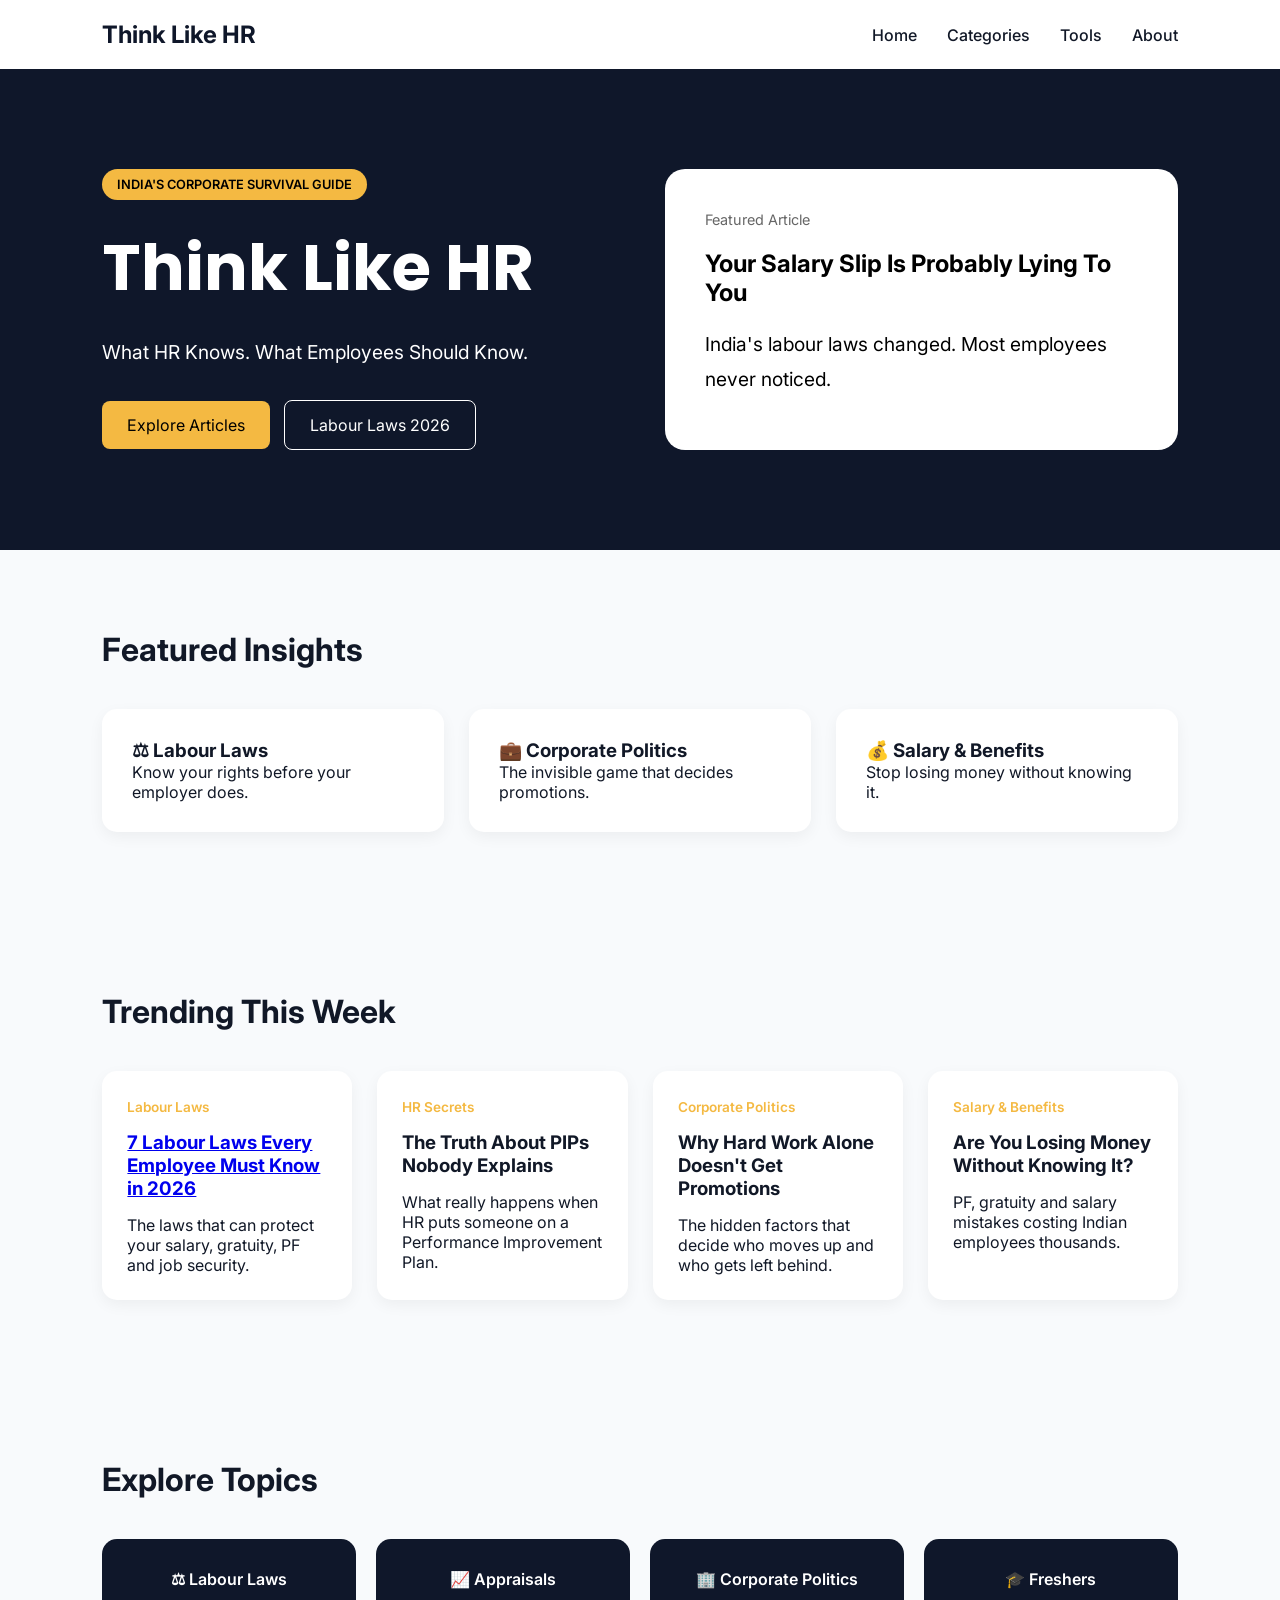
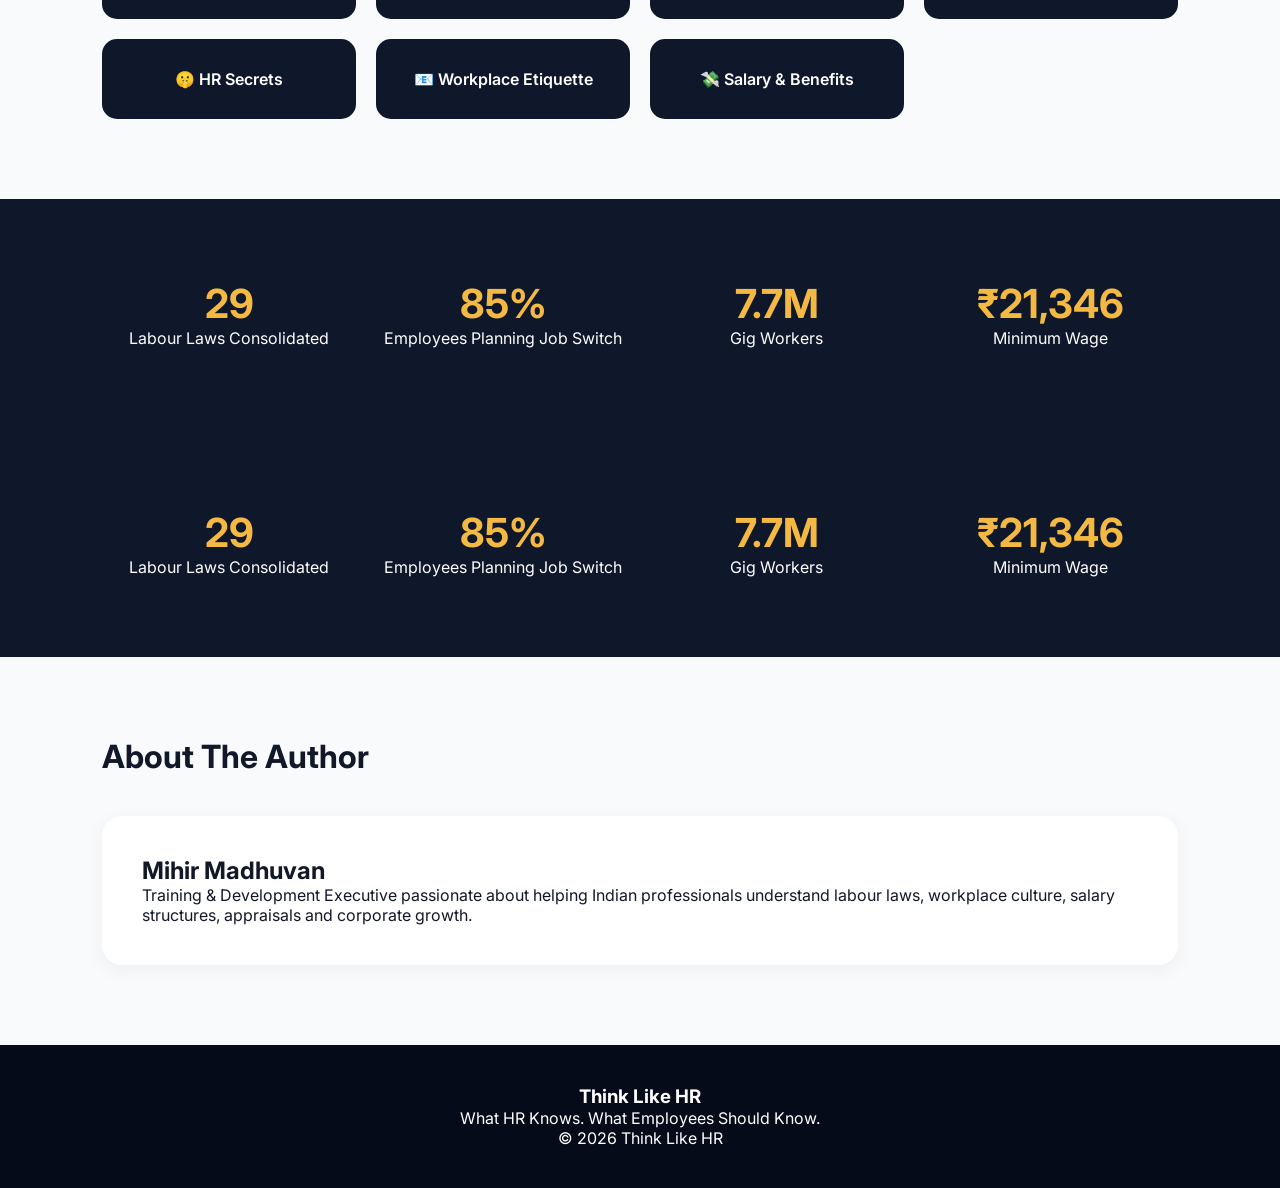
==== index.html @ 0868055c "Update article title to be a link" ====
<!DOCTYPE html>
<html lang="en">
<head>
    <meta charset="UTF-8">
    <meta name="viewport" content="width=device-width, initial-scale=1.0">
    <title>Think Like HR | What HR Knows. What Employees Should Know.</title>

    <meta name="description" content="Labour Laws, HR Secrets, Workplace Etiquette, Salary & Benefits, Corporate Politics and Career Growth for Indian Professionals.">

    <link rel="stylesheet" href="assets/css/style.css">

    <link href="https://fonts.googleapis.com/css2?family=Inter:wght@300;400;500;600&family=Poppins:wght@500;600;700;800&display=swap" rel="stylesheet">
</head>

<body>

    <!-- NAVBAR -->
    <nav class="navbar">
        <div class="logo">
            Think Like HR
        </div>

        <ul class="nav-links">
            <li><a href="#">Home</a></li>
            <li><a href="#">Categories</a></li>
            <li><a href="#">Tools</a></li>
            <li><a href="#">About</a></li>
        </ul>
    </nav>

    <!-- HERO -->
    <section class="hero">

        <div class="hero-content">

            <span class="badge">
                INDIA'S CORPORATE SURVIVAL GUIDE
            </span>

            <h1>
                Think Like HR
            </h1>

            <p>
                What HR Knows. What Employees Should Know.
            </p>

            <div class="hero-buttons">
                <a href="#" class="btn-primary">
                    Explore Articles
                </a>

                <a href="#" class="btn-secondary">
                    Labour Laws 2026
                </a>
            </div>

        </div>

        <div class="featured-card">

            <span class="featured-tag">
                Featured Article
            </span>

            <h2>
                Your Salary Slip Is Probably Lying To You
            </h2>

            <p>
                India's labour laws changed. Most employees never noticed.
            </p>

        </div>

    </section>

    <!-- FEATURED INSIGHTS -->
    <section class="insights">

        <div class="section-title">
            Featured Insights
        </div>

        <div class="insight-grid">

            <div class="insight-card">
                <h3>⚖ Labour Laws</h3>
                <p>Know your rights before your employer does.</p>
            </div>

            <div class="insight-card">
                <h3>💼 Corporate Politics</h3>
                <p>The invisible game that decides promotions.</p>
            </div>

            <div class="insight-card">
                <h3>💰 Salary & Benefits</h3>
                <p>Stop losing money without knowing it.</p>
            </div>

        </div>

    </section>
<!-- TRENDING ARTICLES -->

<section class="trending">

    <div class="section-title">
        Trending This Week
    </div>

    <div class="article-grid">

        <div class="article-card">
            <span class="category">Labour Laws</span>

            <h3>
                <a href="articles/labour-laws-2026.html"> 7 Labour Laws Every Employee Must Know in 2026 </a>
            </h3>

            <p>
                The laws that can protect your salary, gratuity, PF and job security.
            </p>
        </div>

        <div class="article-card">
            <span class="category">HR Secrets</span>

            <h3>
                The Truth About PIPs Nobody Explains
            </h3>

            <p>
                What really happens when HR puts someone on a Performance Improvement Plan.
            </p>
        </div>

        <div class="article-card">
            <span class="category">Corporate Politics</span>

            <h3>
                Why Hard Work Alone Doesn't Get Promotions
            </h3>

            <p>
                The hidden factors that decide who moves up and who gets left behind.
            </p>
        </div>

        <div class="article-card">
            <span class="category">Salary & Benefits</span>

            <h3>
                Are You Losing Money Without Knowing It?
            </h3>

            <p>
                PF, gratuity and salary mistakes costing Indian employees thousands.
            </p>
        </div>

    </div>

</section>
    <!-- CATEGORIES -->

<section class="categories">

    <div class="section-title">
        Explore Topics
    </div>

    <div class="category-grid">

        <div class="category-card">⚖ Labour Laws</div>

        <div class="category-card">📈 Appraisals</div>

        <div class="category-card">🏢 Corporate Politics</div>

        <div class="category-card">🎓 Freshers</div>

        <div class="category-card">🤫 HR Secrets</div>

        <div class="category-card">📧 Workplace Etiquette</div>

        <div class="category-card">💸 Salary & Benefits</div>

    </div>

</section>
    <!-- STATS -->

<section class="stats">

    <div class="stat-card">
        <h2>29</h2>
        <p>Labour Laws Consolidated</p>
    </div>

    <div class="stat-card">
        <h2>85%</h2>
        <p>Employees Planning Job Switch</p>
    </div>

    <div class="stat-card">
        <h2>7.7M</h2>
        <p>Gig Workers</p>
    </div>

    <div class="stat-card">
        <h2>₹21,346</h2>
        <p>Minimum Wage</p>
    </div>

</section>
    <!-- STATS -->

<section class="stats">

    <div class="stat-card">
        <h2>29</h2>
        <p>Labour Laws Consolidated</p>
    </div>

    <div class="stat-card">
        <h2>85%</h2>
        <p>Employees Planning Job Switch</p>
    </div>

    <div class="stat-card">
        <h2>7.7M</h2>
        <p>Gig Workers</p>
    </div>

    <div class="stat-card">
        <h2>₹21,346</h2>
        <p>Minimum Wage</p>
    </div>

</section>
    <!-- ABOUT AUTHOR -->

<section class="about-author">

    <div class="section-title">
        About The Author
    </div>

    <div class="author-box">

        <h2>Mihir Madhuvan</h2>

        <p>
            Training & Development Executive passionate about helping Indian professionals understand labour laws, workplace culture, salary structures, appraisals and corporate growth.
        </p>

    </div>

</section>
<footer>

    <h3>Think Like HR</h3>

    <p>
        What HR Knows. What Employees Should Know.
    </p>

    <p>
        © 2026 Think Like HR
    </p>

</footer>
</body>
</html>
---- assets/css/style.css ----
:root{
    --navy:#0F172A;
    --gold:#F4B942;
    --bg:#F8FAFC;
    --text:#111827;
}

*{
    margin:0;
    padding:0;
    box-sizing:border-box;
}

body{
    font-family:'Inter',sans-serif;
    background:var(--bg);
    color:var(--text);
}

.navbar{
    display:flex;
    justify-content:space-between;
    align-items:center;
    padding:20px 8%;
    background:white;
    box-shadow:0 2px 10px rgba(0,0,0,.05);
}

.logo{
    font-size:1.5rem;
    font-weight:700;
    color:var(--navy);
}

.nav-links{
    display:flex;
    gap:30px;
    list-style:none;
}

.nav-links a{
    text-decoration:none;
    color:var(--text);
    font-weight:500;
}

.hero{
    display:grid;
    grid-template-columns:1fr 1fr;
    gap:50px;
    padding:100px 8%;
    background:var(--navy);
    color:white;
}

.badge{
    display:inline-block;
    background:var(--gold);
    color:black;
    padding:8px 15px;
    border-radius:30px;
    font-size:.8rem;
    font-weight:600;
}

.hero h1{
    font-size:4rem;
    margin:20px 0;
    font-family:'Poppins',sans-serif;
}

.hero p{
    font-size:1.2rem;
    line-height:1.8;
}

.hero-buttons{
    margin-top:30px;
}

.btn-primary,
.btn-secondary{
    display:inline-block;
    padding:14px 25px;
    border-radius:8px;
    text-decoration:none;
    margin-right:10px;
}

.btn-primary{
    background:var(--gold);
    color:black;
}

.btn-secondary{
    border:1px solid white;
    color:white;
}

.featured-card{
    background:white;
    color:black;
    padding:40px;
    border-radius:20px;
}

.featured-tag{
    color:#666;
    font-size:.9rem;
}

.featured-card h2{
    margin:20px 0;
}

.insights{
    padding:80px 8%;
}

.section-title{
    font-size:2rem;
    font-weight:700;
    margin-bottom:40px;
}

.insight-grid{
    display:grid;
    grid-template-columns:repeat(3,1fr);
    gap:25px;
}

.insight-card{
    background:white;
    padding:30px;
    border-radius:15px;
    box-shadow:0 5px 15px rgba(0,0,0,.05);
}
.trending,
.categories,
.about-author{
    padding:80px 8%;
}

.article-grid{
    display:grid;
    grid-template-columns:repeat(auto-fit,minmax(250px,1fr));
    gap:25px;
}

.article-card{
    background:white;
    padding:25px;
    border-radius:15px;
    box-shadow:0 5px 15px rgba(0,0,0,.05);
}

.category{
    color:var(--gold);
    font-size:.85rem;
    font-weight:600;
}

.article-card h3{
    margin:15px 0;
}

.category-grid{
    display:grid;
    grid-template-columns:repeat(auto-fit,minmax(220px,1fr));
    gap:20px;
}

.category-card{
    background:var(--navy);
    color:white;
    padding:30px;
    border-radius:15px;
    text-align:center;
    font-weight:600;
}

.stats{
    background:var(--navy);
    color:white;
    padding:80px 8%;
    display:grid;
    grid-template-columns:repeat(auto-fit,minmax(220px,1fr));
    gap:20px;
    text-align:center;
}

.stat-card h2{
    color:var(--gold);
    font-size:2.5rem;
}

.author-box{
    background:white;
    padding:40px;
    border-radius:20px;
    box-shadow:0 5px 20px rgba(0,0,0,.05);
}

footer{
    background:#050b18;
    color:white;
    text-align:center;
    padding:40px;
}
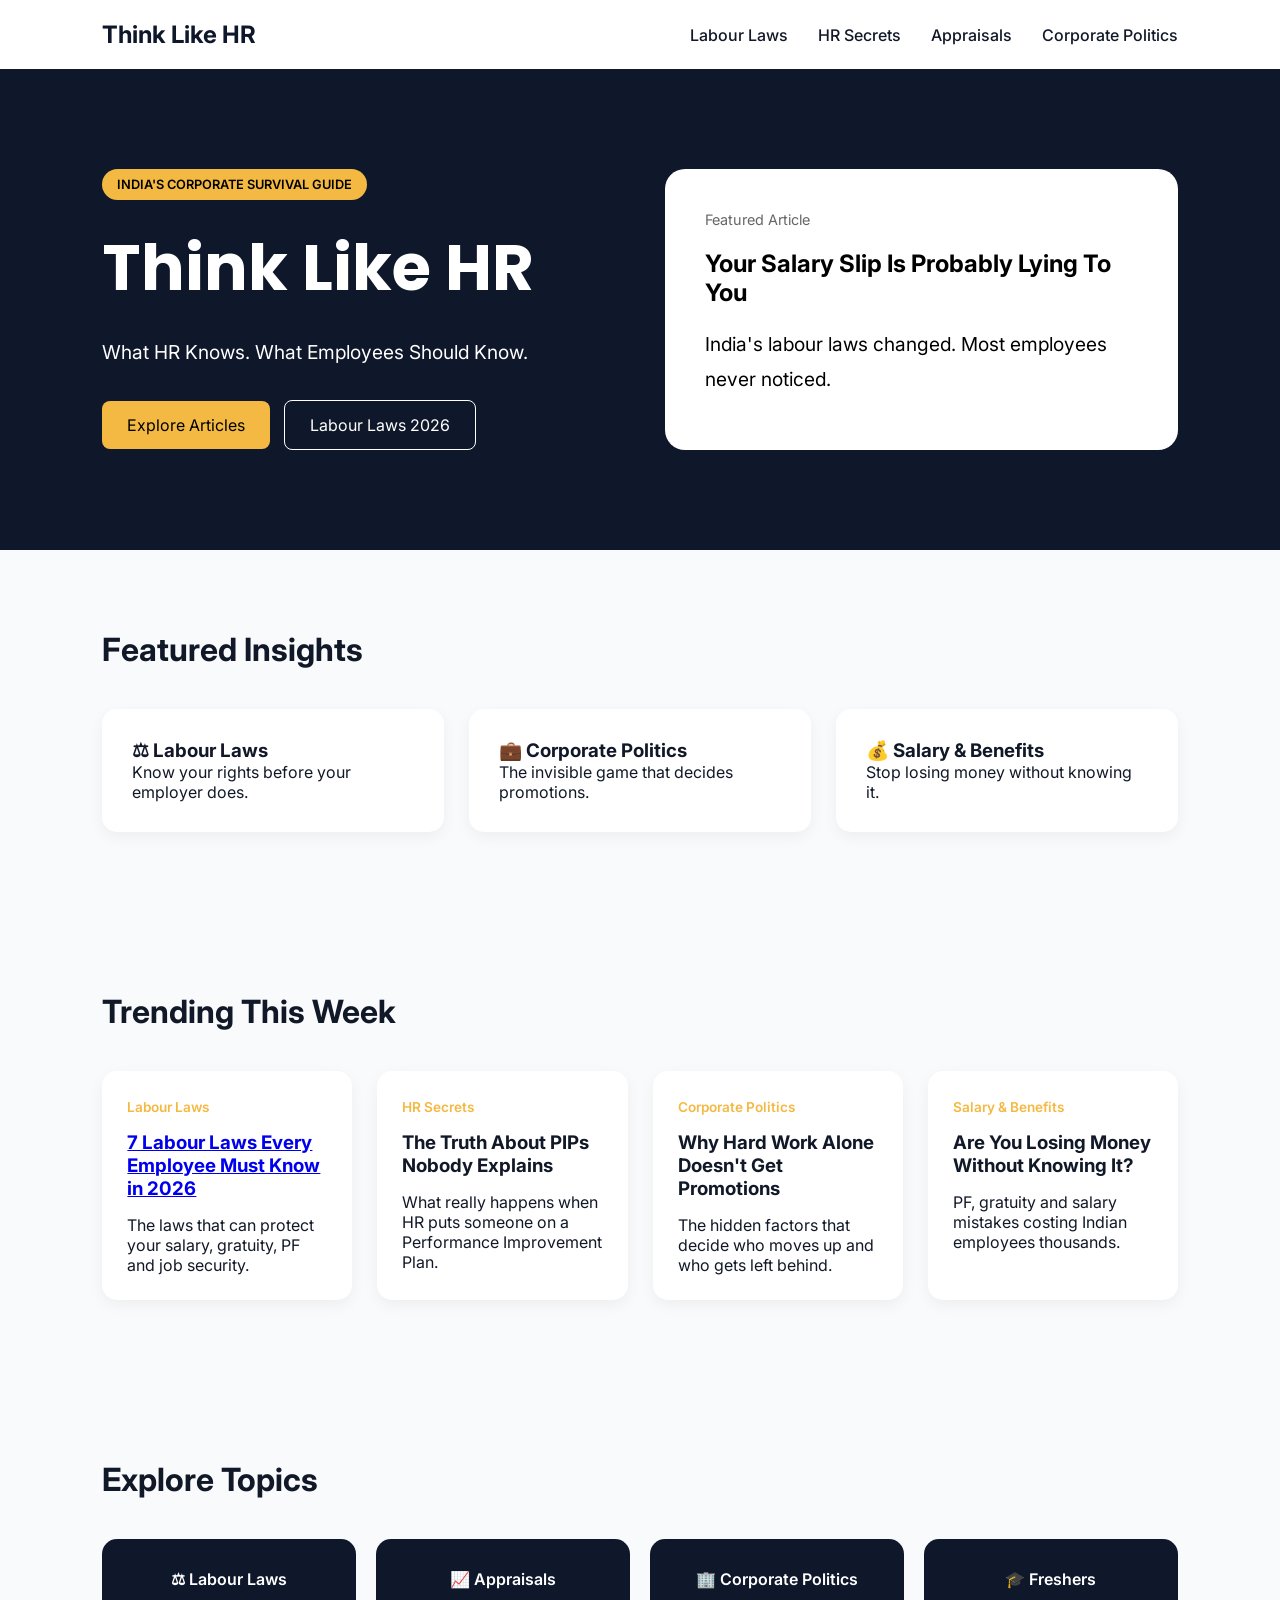
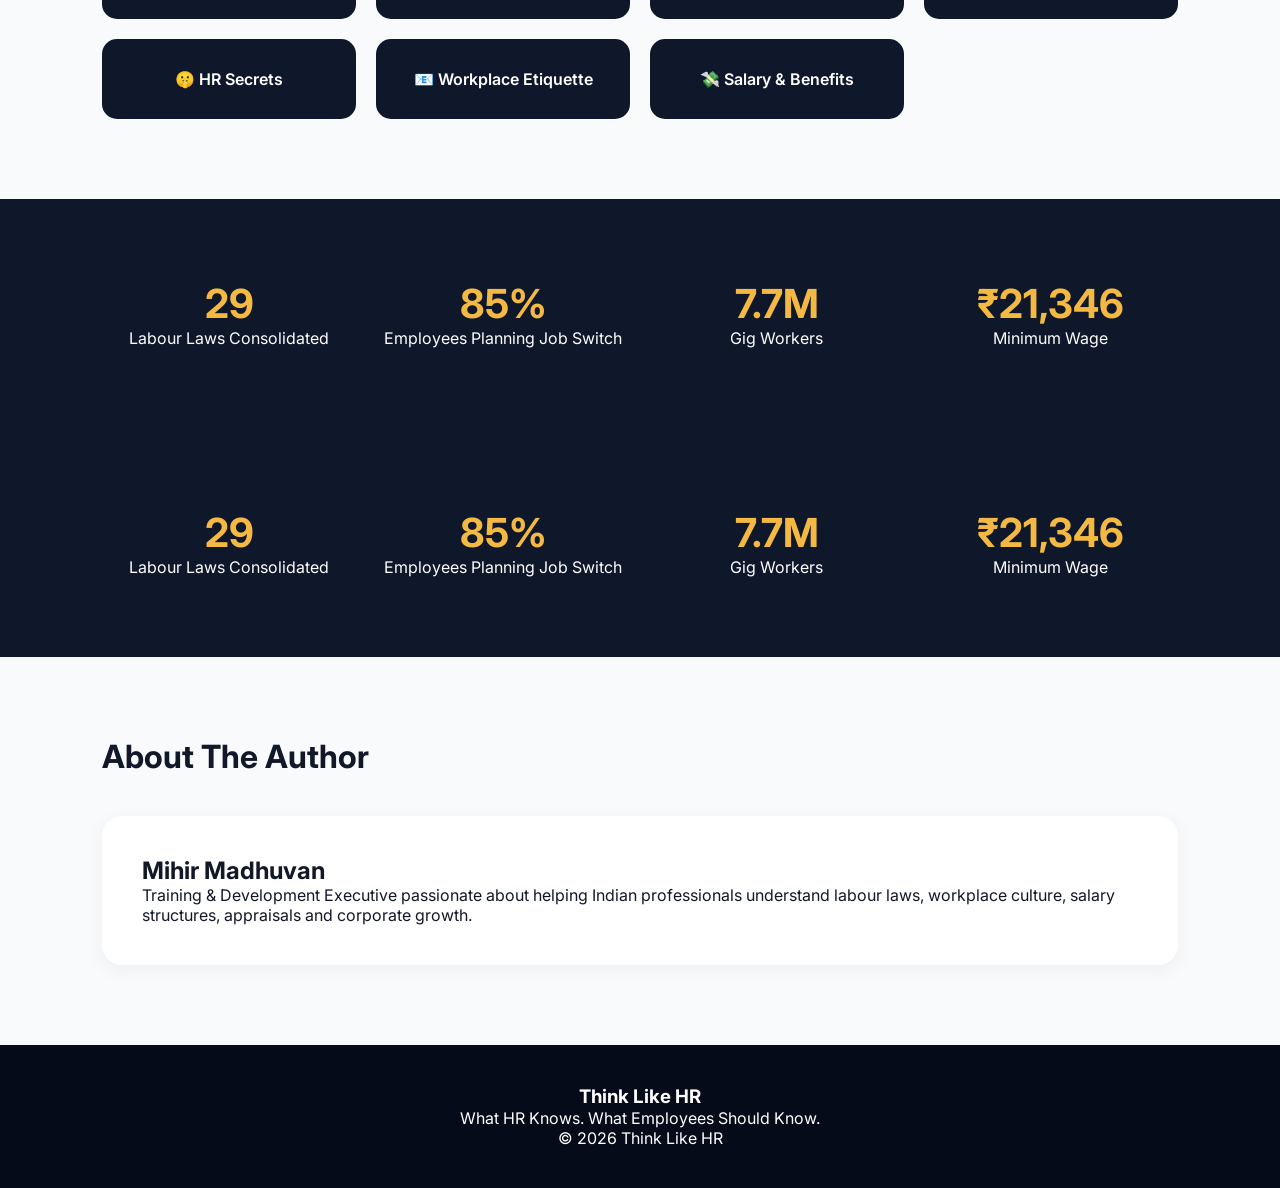
==== commit a51d23dd: "Update index.html" ====
--- a/index.html
+++ b/index.html
@@ -15,18 +15,20 @@
 <body>
 
     <!-- NAVBAR -->
-    <nav class="navbar">
-        <div class="logo">
-            Think Like HR
-        </div>
-
-        <ul class="nav-links">
-            <li><a href="#">Home</a></li>
-            <li><a href="#">Categories</a></li>
-            <li><a href="#">Tools</a></li>
-            <li><a href="#">About</a></li>
-        </ul>
-    </nav>
+   <nav class="navbar">
+
+    <div class="logo">
+        Think Like HR
+    </div>
+
+    <ul class="nav-links">
+        <li><a href="#">Labour Laws</a></li>
+        <li><a href="#">HR Secrets</a></li>
+        <li><a href="#">Appraisals</a></li>
+        <li><a href="#">Corporate Politics</a></li>
+    </ul>
+
+</nav>
 
     <!-- HERO -->
     <section class="hero">
--- a/assets/css/style.css
+++ b/assets/css/style.css
@@ -207,3 +207,56 @@
     text-align:center;
     padding:40px;
 }
+.article-hero{
+    padding:120px 8%;
+    background:#07111f;
+    color:white;
+}
+
+.article-tag{
+    color:#d4af37;
+    font-weight:600;
+    margin-bottom:15px;
+}
+
+.article-hero h1{
+    font-size:3rem;
+    max-width:900px;
+}
+
+.article-subtitle{
+    margin-top:20px;
+    max-width:800px;
+    font-size:1.1rem;
+    opacity:.9;
+}
+
+.article-meta{
+    margin-top:20px;
+    color:#d4af37;
+}
+
+.article-container{
+    max-width:900px;
+    margin:auto;
+    padding:80px 20px;
+}
+
+.article-container section{
+    margin-bottom:60px;
+}
+
+.article-container h2{
+    margin-bottom:20px;
+    color:#07111f;
+}
+
+.article-container p,
+.article-container li{
+    line-height:1.9;
+    color:#333;
+}
+
+.article-container ul{
+    margin-left:20px;
+}
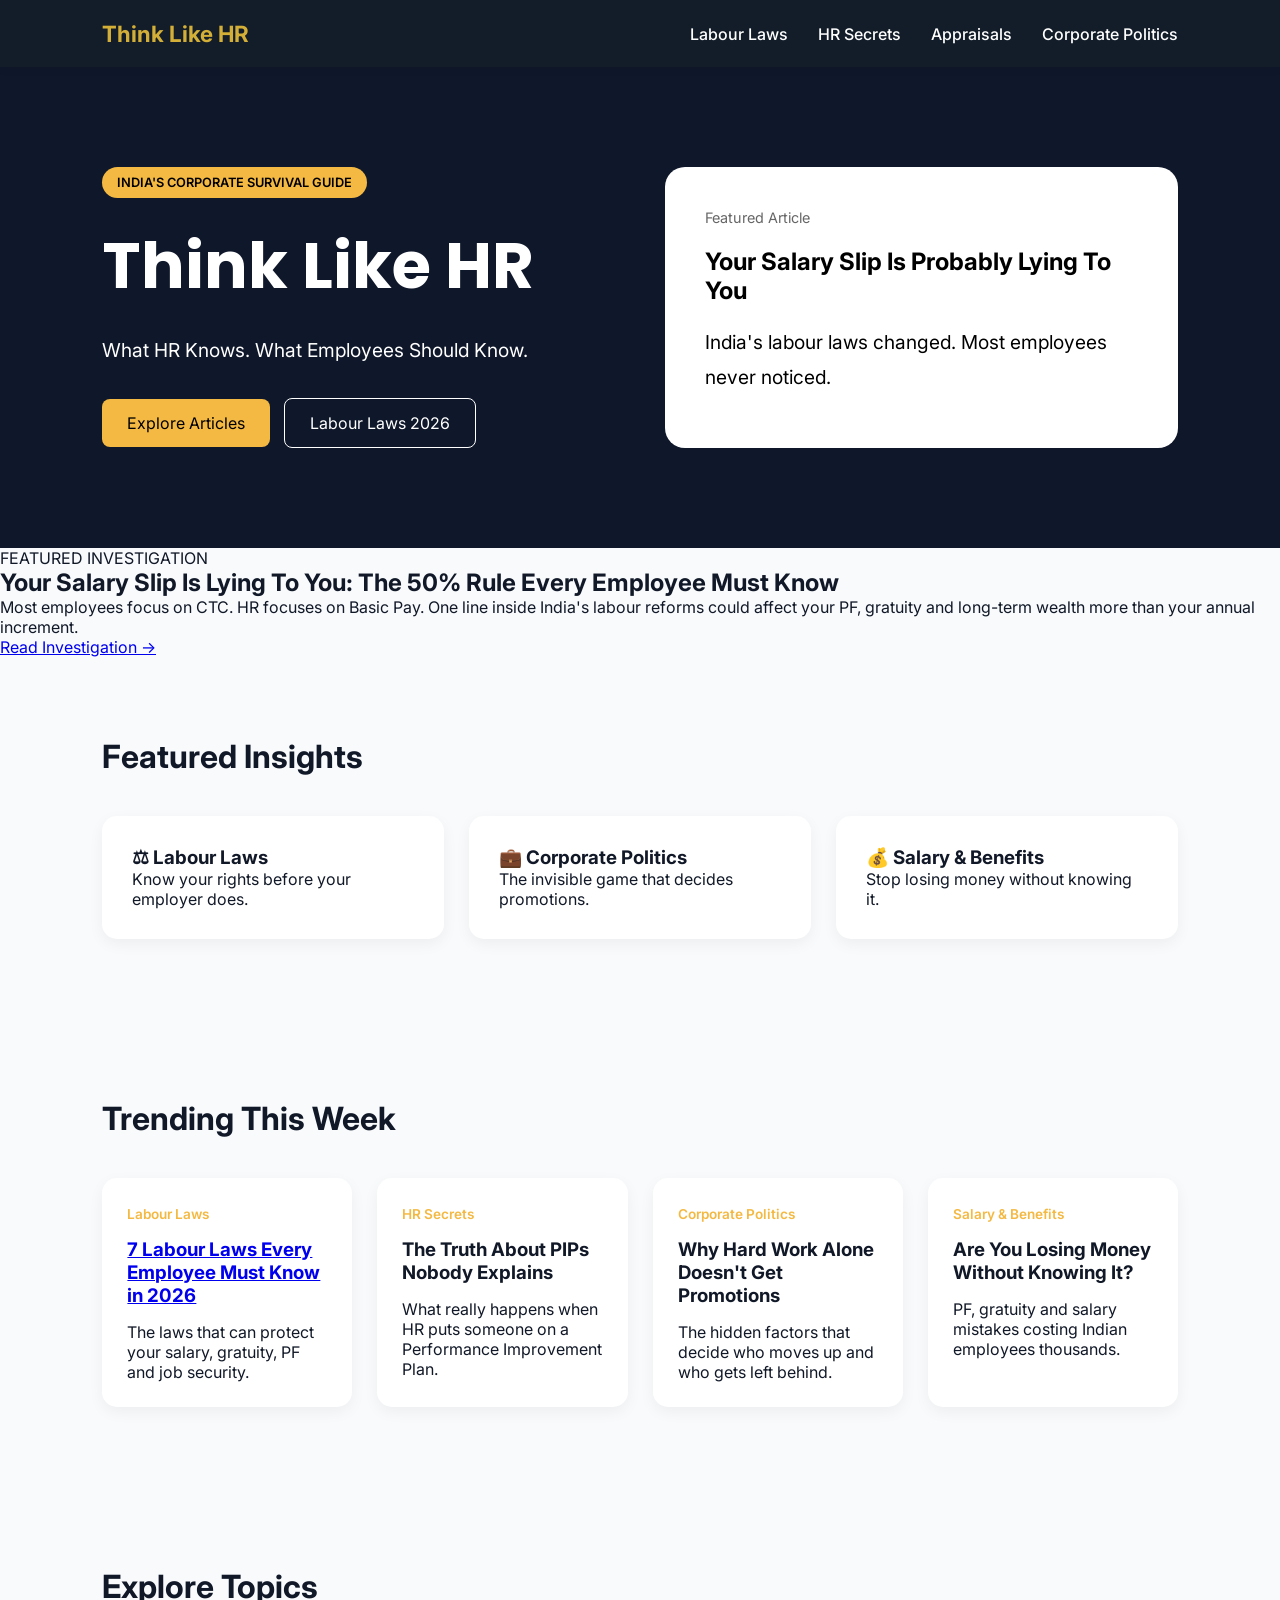
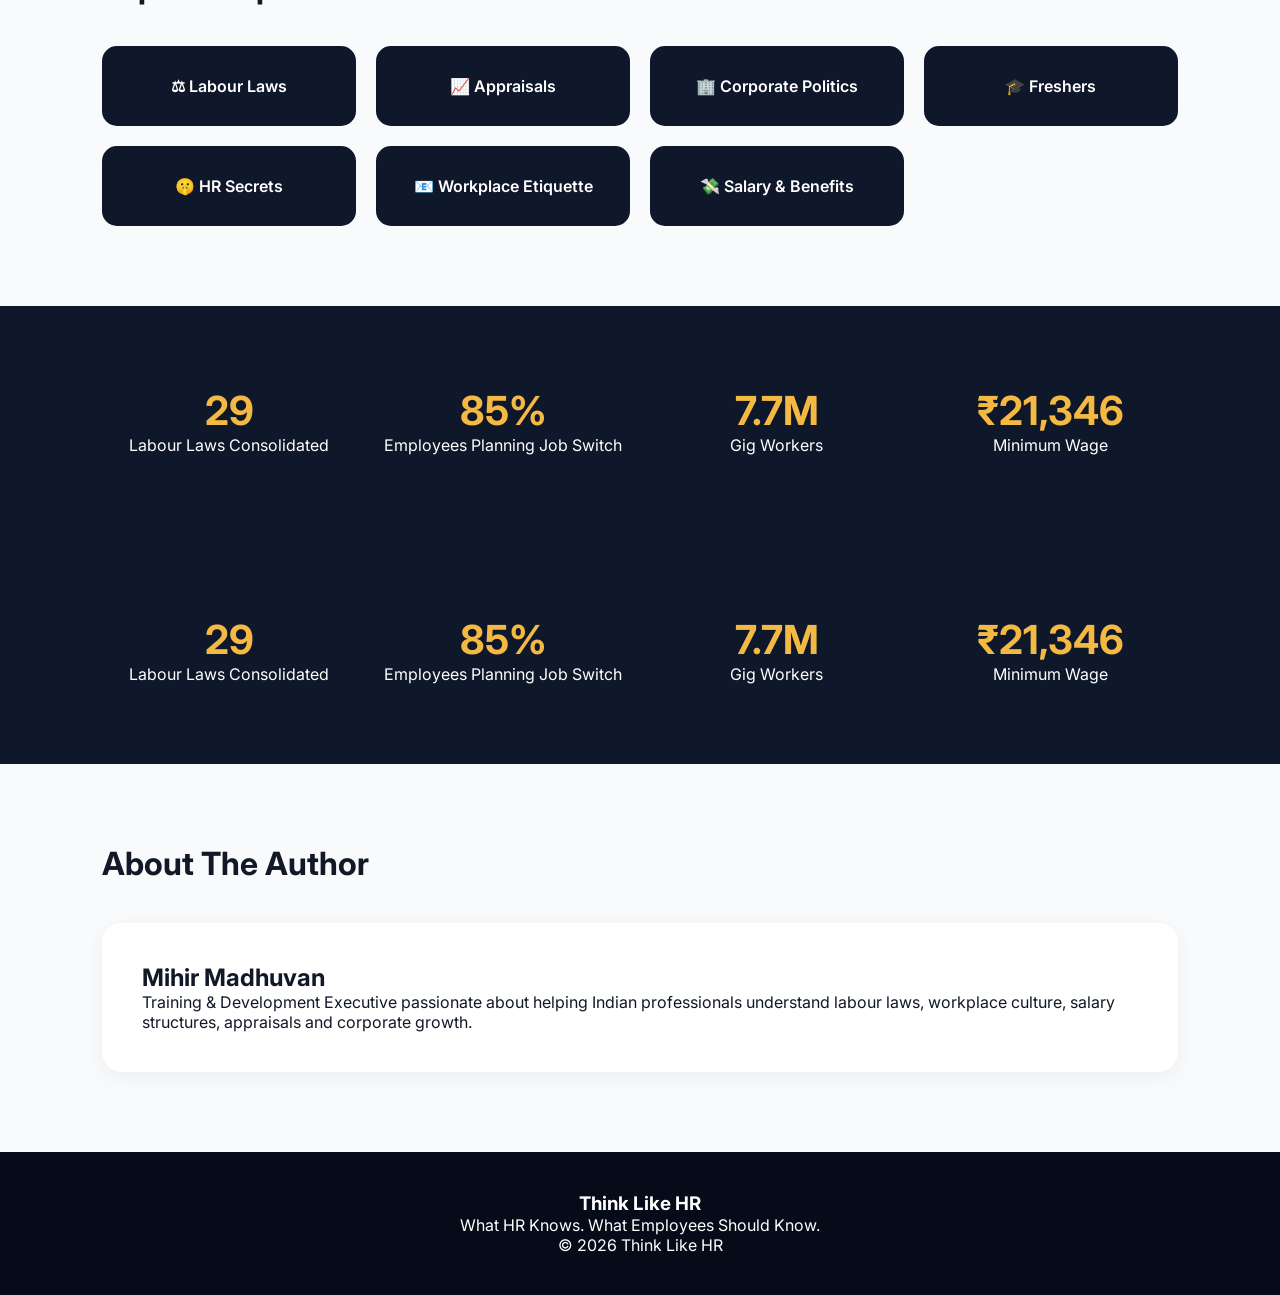
==== commit 59cafae3: "Update index.html" ====
--- a/index.html
+++ b/index.html
@@ -76,7 +76,36 @@
         </div>
 
     </section>
-
+<!-- FEATURED INVESTIGATION -->
+
+<section class="investigation">
+
+    <div class="investigation-content">
+
+        <span class="investigation-label">
+            FEATURED INVESTIGATION
+        </span>
+
+        <h2>
+            Your Salary Slip Is Lying To You:
+            The 50% Rule Every Employee Must Know
+        </h2>
+
+        <p>
+            Most employees focus on CTC.
+            HR focuses on Basic Pay.
+
+            One line inside India's labour reforms could affect your PF,
+            gratuity and long-term wealth more than your annual increment.
+        </p>
+
+        <a href="articles/labour-laws-2026.html" class="investigation-btn">
+            Read Investigation →
+        </a>
+
+    </div>
+
+</section>
     <!-- FEATURED INSIGHTS -->
     <section class="insights">
 
--- a/assets/css/style.css
+++ b/assets/css/style.css
@@ -260,3 +260,40 @@
 .article-container ul{
     margin-left:20px;
 }
+.navbar{
+    position:sticky;
+    top:0;
+    z-index:1000;
+
+    background:rgba(7,17,31,.95);
+
+    backdrop-filter:blur(10px);
+
+    display:flex;
+    justify-content:space-between;
+    align-items:center;
+
+    padding:20px 8%;
+}
+
+.logo{
+    color:#d4af37;
+    font-size:1.4rem;
+    font-weight:700;
+}
+
+.nav-links{
+    display:flex;
+    gap:30px;
+    list-style:none;
+}
+
+.nav-links a{
+    color:white;
+    text-decoration:none;
+    transition:.3s;
+}
+
+.nav-links a:hover{
+    color:#d4af37;
+}
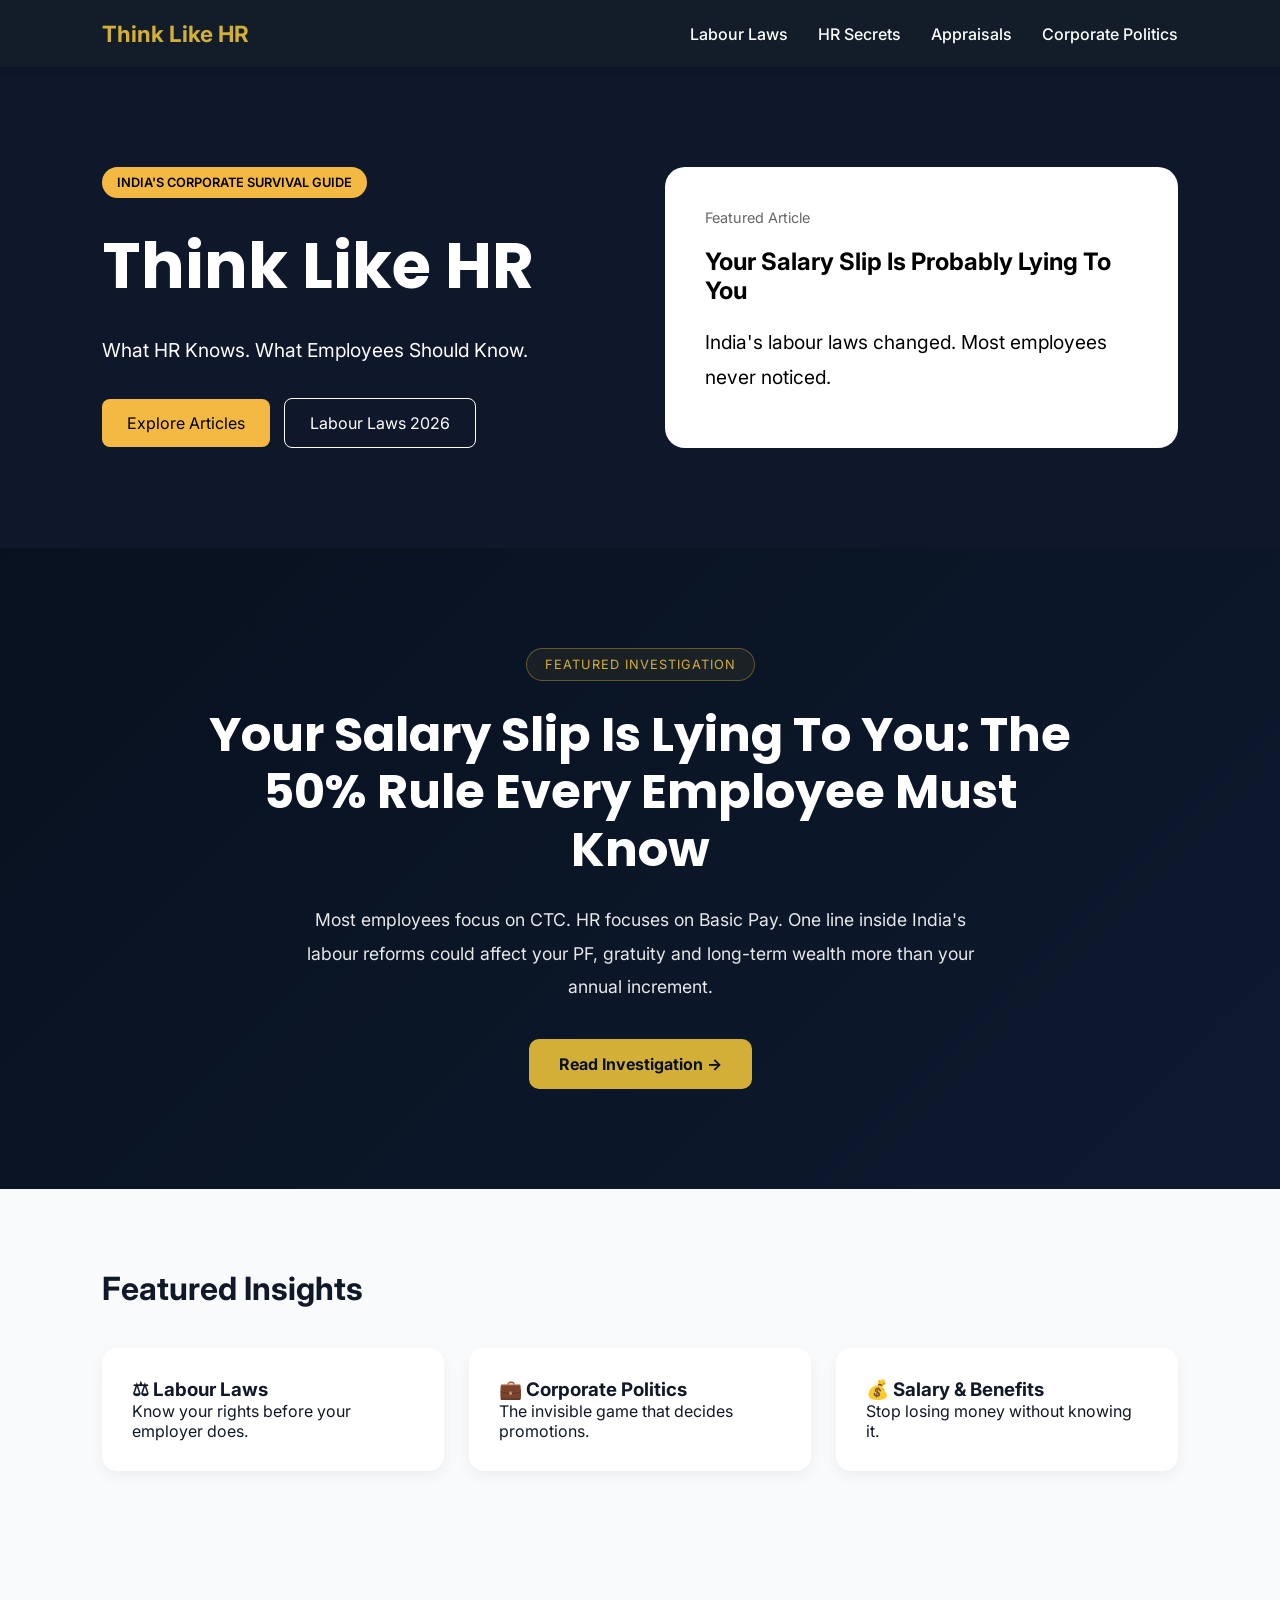
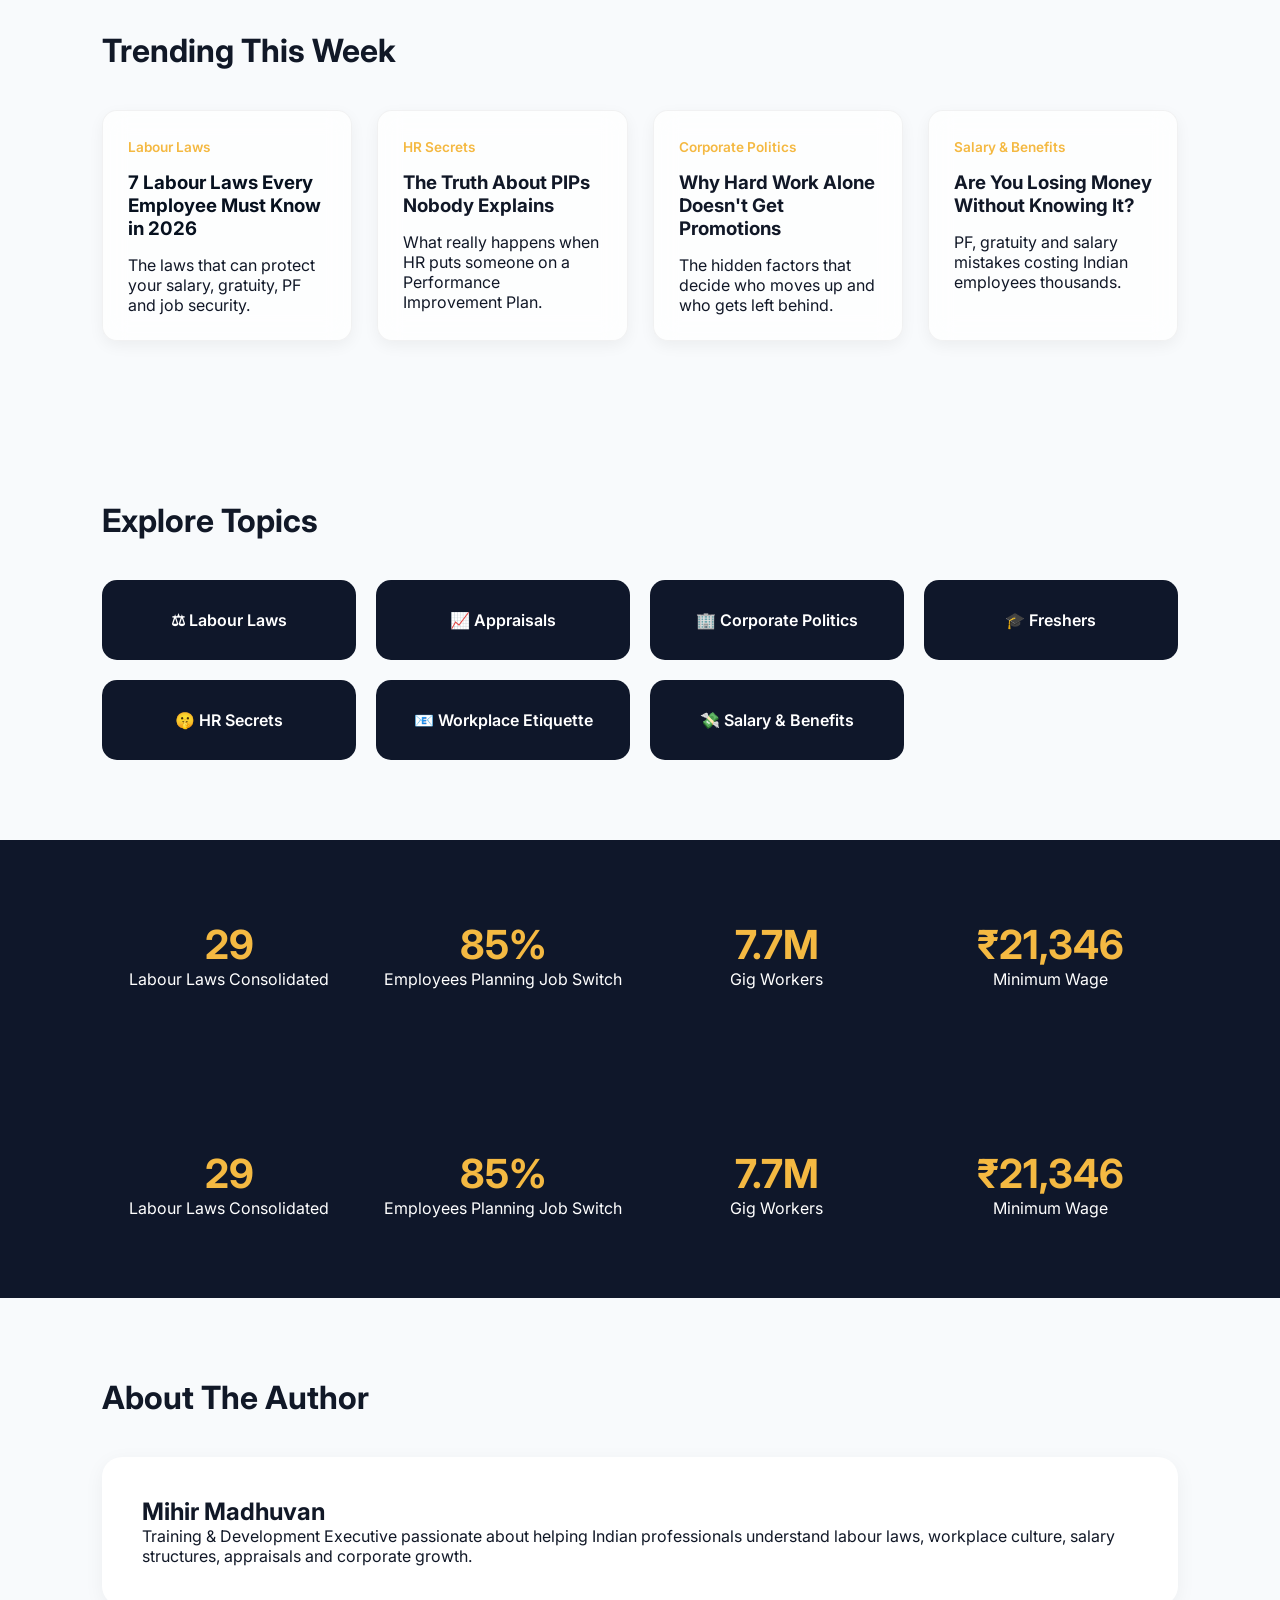
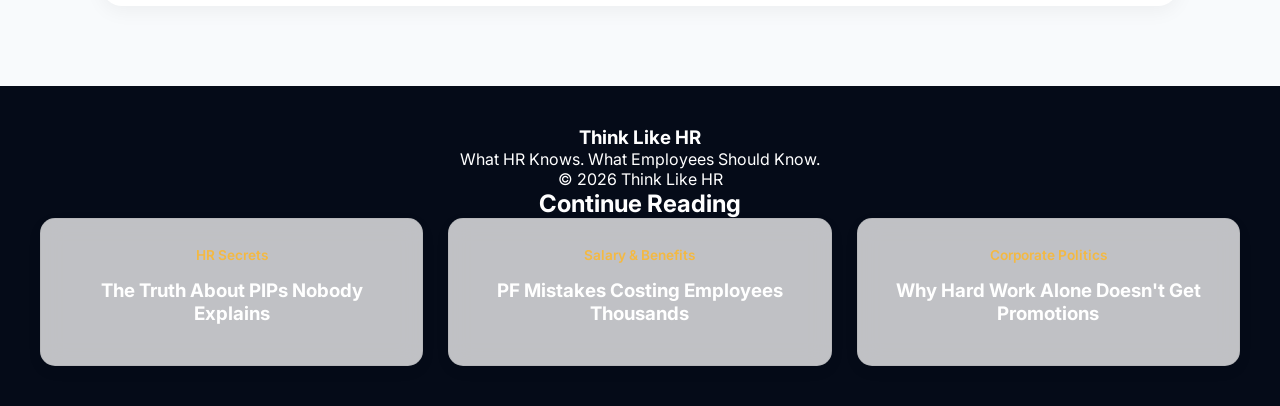
==== commit 94c044fe: "Update index.html" ====
--- a/index.html
+++ b/index.html
@@ -301,7 +301,51 @@
     <p>
         © 2026 Think Like HR
     </p>
-
+<section class="related-articles">
+
+    <h2>Continue Reading</h2>
+
+    <div class="article-grid">
+
+        <div class="article-card">
+
+            <span class="category">
+                HR Secrets
+            </span>
+
+            <h3>
+                The Truth About PIPs Nobody Explains
+            </h3>
+
+        </div>
+
+        <div class="article-card">
+
+            <span class="category">
+                Salary & Benefits
+            </span>
+
+            <h3>
+                PF Mistakes Costing Employees Thousands
+            </h3>
+
+        </div>
+
+        <div class="article-card">
+
+            <span class="category">
+                Corporate Politics
+            </span>
+
+            <h3>
+                Why Hard Work Alone Doesn't Get Promotions
+            </h3>
+
+        </div>
+
+    </div>
+
+</section>
 </footer>
 </body>
 </html>
--- a/assets/css/style.css
+++ b/assets/css/style.css
@@ -297,3 +297,173 @@
 .nav-links a:hover{
     color:#d4af37;
 }
+/* ==========================
+   FEATURED INVESTIGATION
+========================== */
+
+.investigation{
+
+    padding:100px 8%;
+
+    background:
+    linear-gradient(
+    135deg,
+    #07111F 0%,
+    #0E1A2F 100%
+    );
+
+    color:white;
+}
+
+.investigation-content{
+
+    max-width:900px;
+    margin:auto;
+    text-align:center;
+}
+
+.investigation-label{
+
+    display:inline-block;
+
+    padding:8px 18px;
+
+    border:1px solid rgba(212,175,55,.4);
+
+    background:rgba(212,175,55,.08);
+
+    color:#D4AF37;
+
+    font-size:.8rem;
+
+    letter-spacing:1px;
+
+    border-radius:999px;
+}
+
+.investigation h2{
+
+    font-size:3rem;
+
+    margin:25px 0;
+
+    line-height:1.2;
+
+    font-family:'Poppins',sans-serif;
+}
+
+.investigation p{
+
+    max-width:700px;
+
+    margin:auto;
+
+    opacity:.9;
+
+    line-height:1.9;
+
+    font-size:1.1rem;
+}
+
+.investigation-btn{
+
+    display:inline-block;
+
+    margin-top:35px;
+
+    padding:15px 30px;
+
+    background:#D4AF37;
+
+    color:#07111F;
+
+    text-decoration:none;
+
+    border-radius:10px;
+
+    font-weight:700;
+
+    transition:.3s;
+}
+
+.investigation-btn:hover{
+
+    transform:translateY(-3px);
+
+    box-shadow:
+    0 15px 35px rgba(212,175,55,.25);
+}
+/* ==========================
+   PREMIUM ARTICLE CARDS
+========================== */
+
+.article-card{
+
+    background:rgba(255,255,255,.75);
+
+    backdrop-filter:blur(12px);
+
+    border:1px solid rgba(0,0,0,.05);
+
+    transition:.35s;
+}
+
+.article-card:hover{
+
+    transform:
+    translateY(-8px);
+
+    border-color:#D4AF37;
+
+    box-shadow:
+    0 25px 50px rgba(0,0,0,.08);
+}
+
+.article-card a{
+
+    text-decoration:none;
+
+    color:#07111F;
+}
+/* ==========================
+   MOBILE
+========================== */
+
+@media(max-width:768px){
+
+    .hero{
+
+        grid-template-columns:1fr;
+
+        padding:70px 8%;
+    }
+
+    .hero h1{
+
+        font-size:2.8rem;
+    }
+
+    .investigation h2{
+
+        font-size:2rem;
+    }
+
+    .insight-grid{
+
+        grid-template-columns:1fr;
+    }
+
+    .navbar{
+
+        flex-direction:column;
+
+        gap:15px;
+    }
+
+    .nav-links{
+
+        flex-wrap:wrap;
+
+        justify-content:center;
+    }
+}
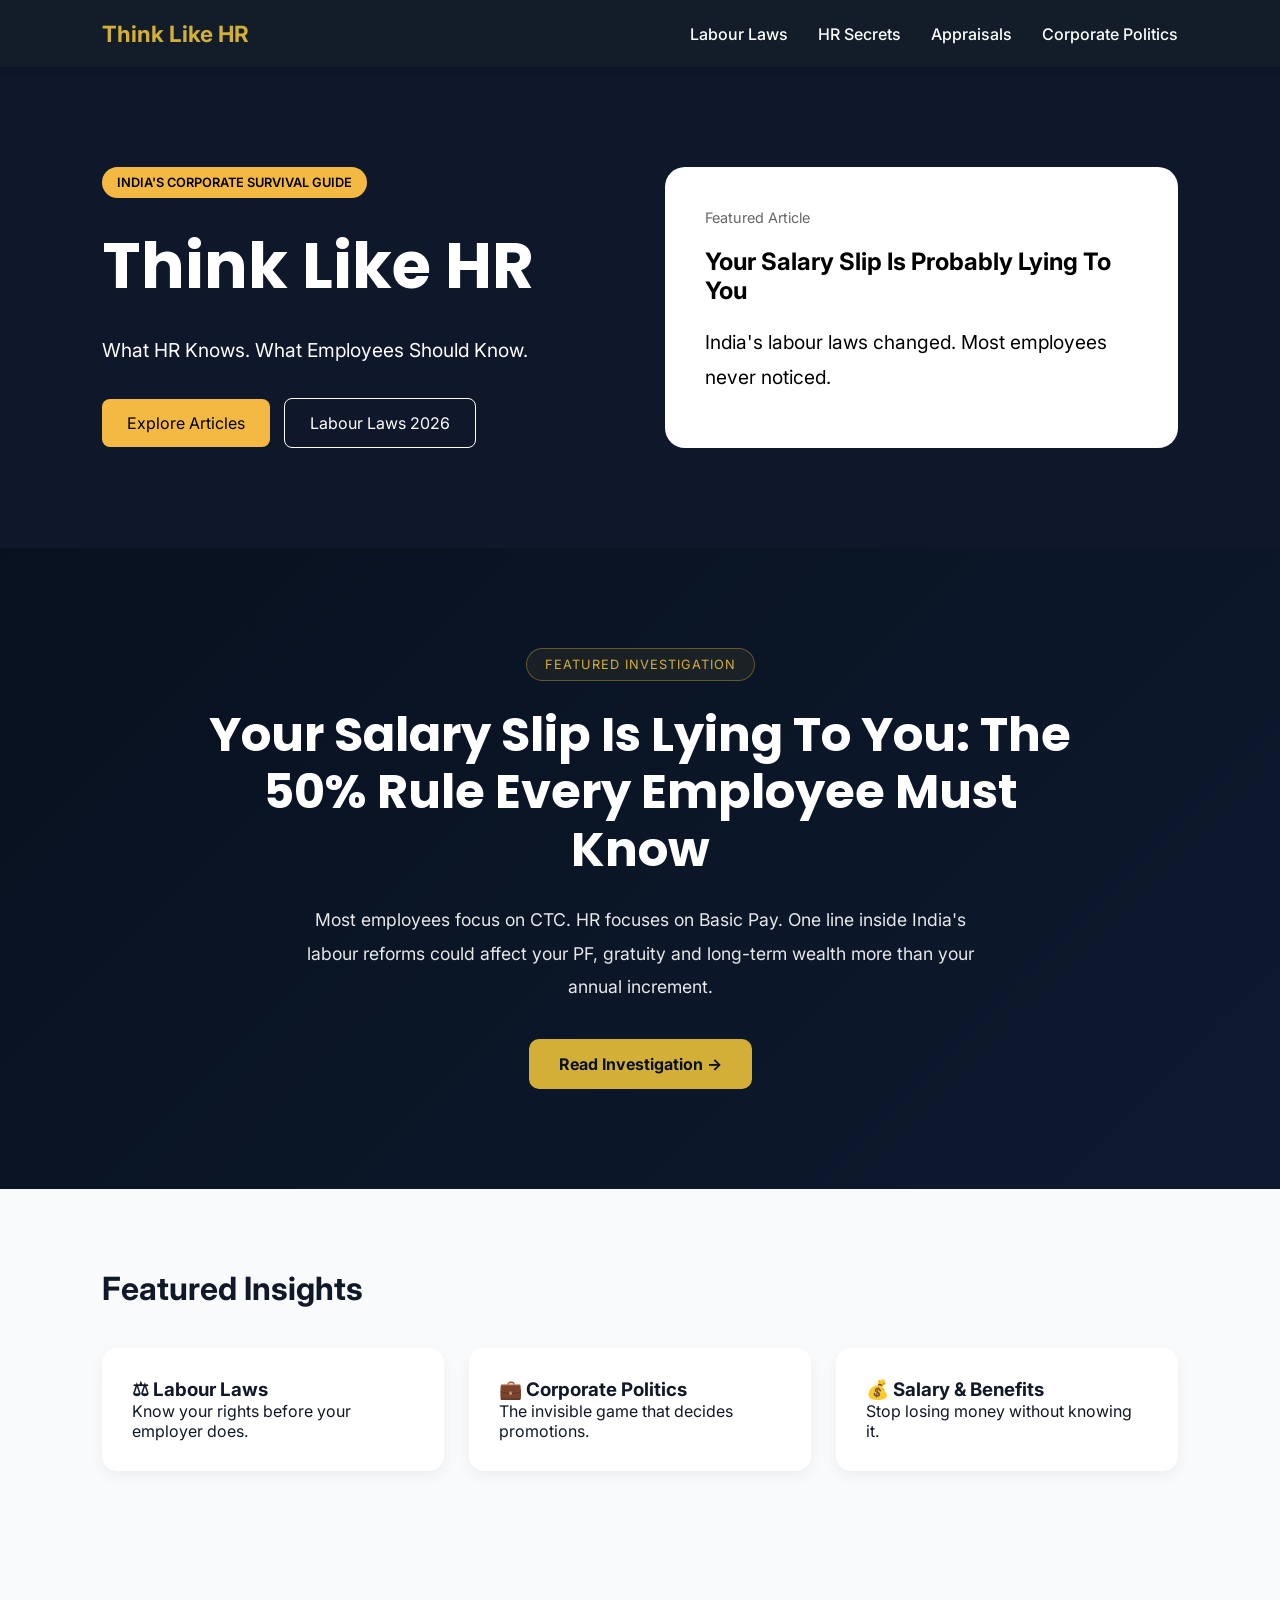
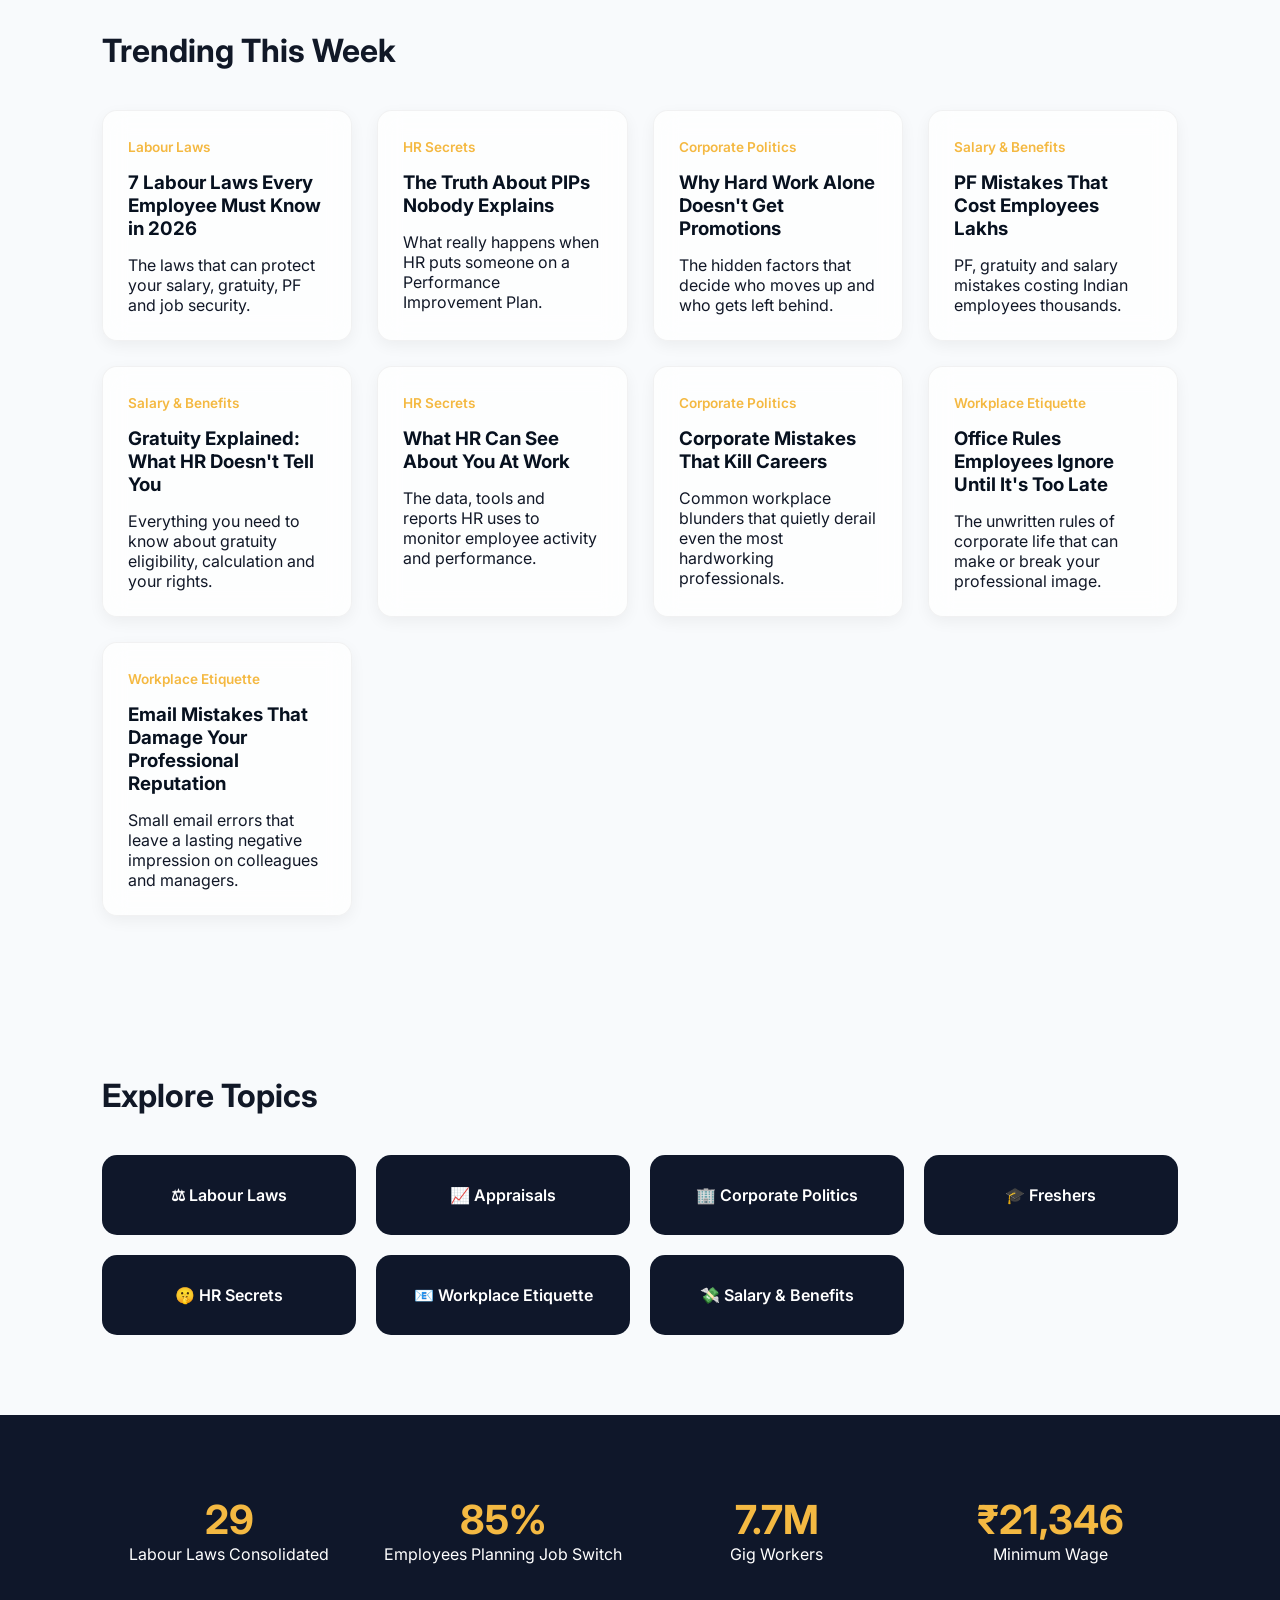
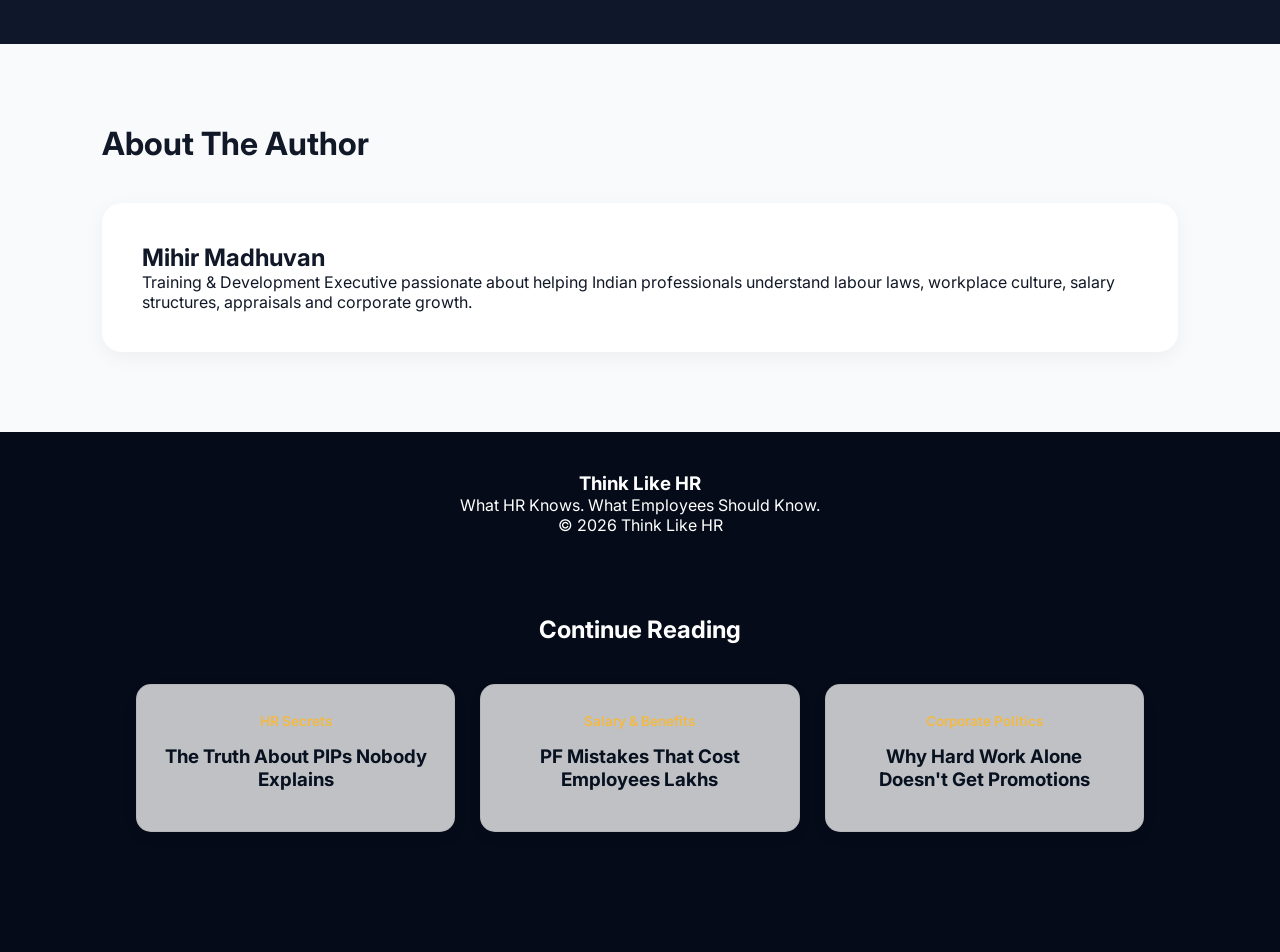
==== commit 338ed695: "Update index.html" ====
--- a/index.html
+++ b/index.html
@@ -76,6 +76,7 @@
         </div>
 
     </section>
+
 <!-- FEATURED INVESTIGATION -->
 
 <section class="investigation">
@@ -106,6 +107,7 @@
     </div>
 
 </section>
+
     <!-- FEATURED INSIGHTS -->
     <section class="insights">
 
@@ -133,6 +135,7 @@
         </div>
 
     </section>
+
 <!-- TRENDING ARTICLES -->
 
 <section class="trending">
@@ -147,7 +150,7 @@
             <span class="category">Labour Laws</span>
 
             <h3>
-                <a href="articles/labour-laws-2026.html"> 7 Labour Laws Every Employee Must Know in 2026 </a>
+                <a href="articles/labour-laws-2026.html">7 Labour Laws Every Employee Must Know in 2026</a>
             </h3>
 
             <p>
@@ -159,7 +162,7 @@
             <span class="category">HR Secrets</span>
 
             <h3>
-                The Truth About PIPs Nobody Explains
+                <a href="articles/pip-truth.html">The Truth About PIPs Nobody Explains</a>
             </h3>
 
             <p>
@@ -171,7 +174,7 @@
             <span class="category">Corporate Politics</span>
 
             <h3>
-                Why Hard Work Alone Doesn't Get Promotions
+                <a href="articles/hard-work-promotions.html">Why Hard Work Alone Doesn't Get Promotions</a>
             </h3>
 
             <p>
@@ -183,7 +186,7 @@
             <span class="category">Salary & Benefits</span>
 
             <h3>
-                Are You Losing Money Without Knowing It?
+                <a href="articles/pf-mistakes.html">PF Mistakes That Cost Employees Lakhs</a>
             </h3>
 
             <p>
@@ -191,9 +194,70 @@
             </p>
         </div>
 
-    </div>
-
-</section>
+        <div class="article-card">
+            <span class="category">Salary & Benefits</span>
+
+            <h3>
+                <a href="articles/gratuity-explained.html">Gratuity Explained: What HR Doesn't Tell You</a>
+            </h3>
+
+            <p>
+                Everything you need to know about gratuity eligibility, calculation and your rights.
+            </p>
+        </div>
+
+        <div class="article-card">
+            <span class="category">HR Secrets</span>
+
+            <h3>
+                <a href="articles/what-hr-can-see.html">What HR Can See About You At Work</a>
+            </h3>
+
+            <p>
+                The data, tools and reports HR uses to monitor employee activity and performance.
+            </p>
+        </div>
+
+        <div class="article-card">
+            <span class="category">Corporate Politics</span>
+
+            <h3>
+                <a href="articles/corporate-mistakes.html">Corporate Mistakes That Kill Careers</a>
+            </h3>
+
+            <p>
+                Common workplace blunders that quietly derail even the most hardworking professionals.
+            </p>
+        </div>
+
+        <div class="article-card">
+            <span class="category">Workplace Etiquette</span>
+
+            <h3>
+                <a href="articles/office-rules.html">Office Rules Employees Ignore Until It's Too Late</a>
+            </h3>
+
+            <p>
+                The unwritten rules of corporate life that can make or break your professional image.
+            </p>
+        </div>
+
+        <div class="article-card">
+            <span class="category">Workplace Etiquette</span>
+
+            <h3>
+                <a href="articles/email-mistakes.html">Email Mistakes That Damage Your Professional Reputation</a>
+            </h3>
+
+            <p>
+                Small email errors that leave a lasting negative impression on colleagues and managers.
+            </p>
+        </div>
+
+    </div>
+
+</section>
+
     <!-- CATEGORIES -->
 
 <section class="categories">
@@ -221,6 +285,7 @@
     </div>
 
 </section>
+
     <!-- STATS -->
 
 <section class="stats">
@@ -246,31 +311,7 @@
     </div>
 
 </section>
-    <!-- STATS -->
-
-<section class="stats">
-
-    <div class="stat-card">
-        <h2>29</h2>
-        <p>Labour Laws Consolidated</p>
-    </div>
-
-    <div class="stat-card">
-        <h2>85%</h2>
-        <p>Employees Planning Job Switch</p>
-    </div>
-
-    <div class="stat-card">
-        <h2>7.7M</h2>
-        <p>Gig Workers</p>
-    </div>
-
-    <div class="stat-card">
-        <h2>₹21,346</h2>
-        <p>Minimum Wage</p>
-    </div>
-
-</section>
+
     <!-- ABOUT AUTHOR -->
 
 <section class="about-author">
@@ -290,6 +331,7 @@
     </div>
 
 </section>
+
 <footer>
 
     <h3>Think Like HR</h3>
@@ -301,6 +343,7 @@
     <p>
         © 2026 Think Like HR
     </p>
+
 <section class="related-articles">
 
     <h2>Continue Reading</h2>
@@ -314,7 +357,7 @@
             </span>
 
             <h3>
-                The Truth About PIPs Nobody Explains
+                <a href="articles/pip-truth.html">The Truth About PIPs Nobody Explains</a>
             </h3>
 
         </div>
@@ -326,7 +369,7 @@
             </span>
 
             <h3>
-                PF Mistakes Costing Employees Thousands
+                <a href="articles/pf-mistakes.html">PF Mistakes That Cost Employees Lakhs</a>
             </h3>
 
         </div>
@@ -338,14 +381,16 @@
             </span>
 
             <h3>
-                Why Hard Work Alone Doesn't Get Promotions
-            </h3>
-
-        </div>
-
-    </div>
-
-</section>
+                <a href="articles/hard-work-promotions.html">Why Hard Work Alone Doesn't Get Promotions</a>
+            </h3>
+
+        </div>
+
+    </div>
+
+</section>
+
 </footer>
+
 </body>
 </html>
--- a/assets/css/style.css
+++ b/assets/css/style.css
@@ -467,3 +467,35 @@
         justify-content:center;
     }
 }
+.related-articles{
+
+    padding:80px 8%;
+}
+
+.related-articles h2{
+
+    margin-bottom:40px;
+
+    text-align:center;
+}
+/* ==========================
+   READING PROGRESS BAR
+========================== */
+
+.reading-progress{
+
+    position:fixed;
+
+    top:0;
+    left:0;
+
+    width:0%;
+
+    height:4px;
+
+    background:#D4AF37;
+
+    z-index:9999;
+
+    transition:width .1s linear;
+}
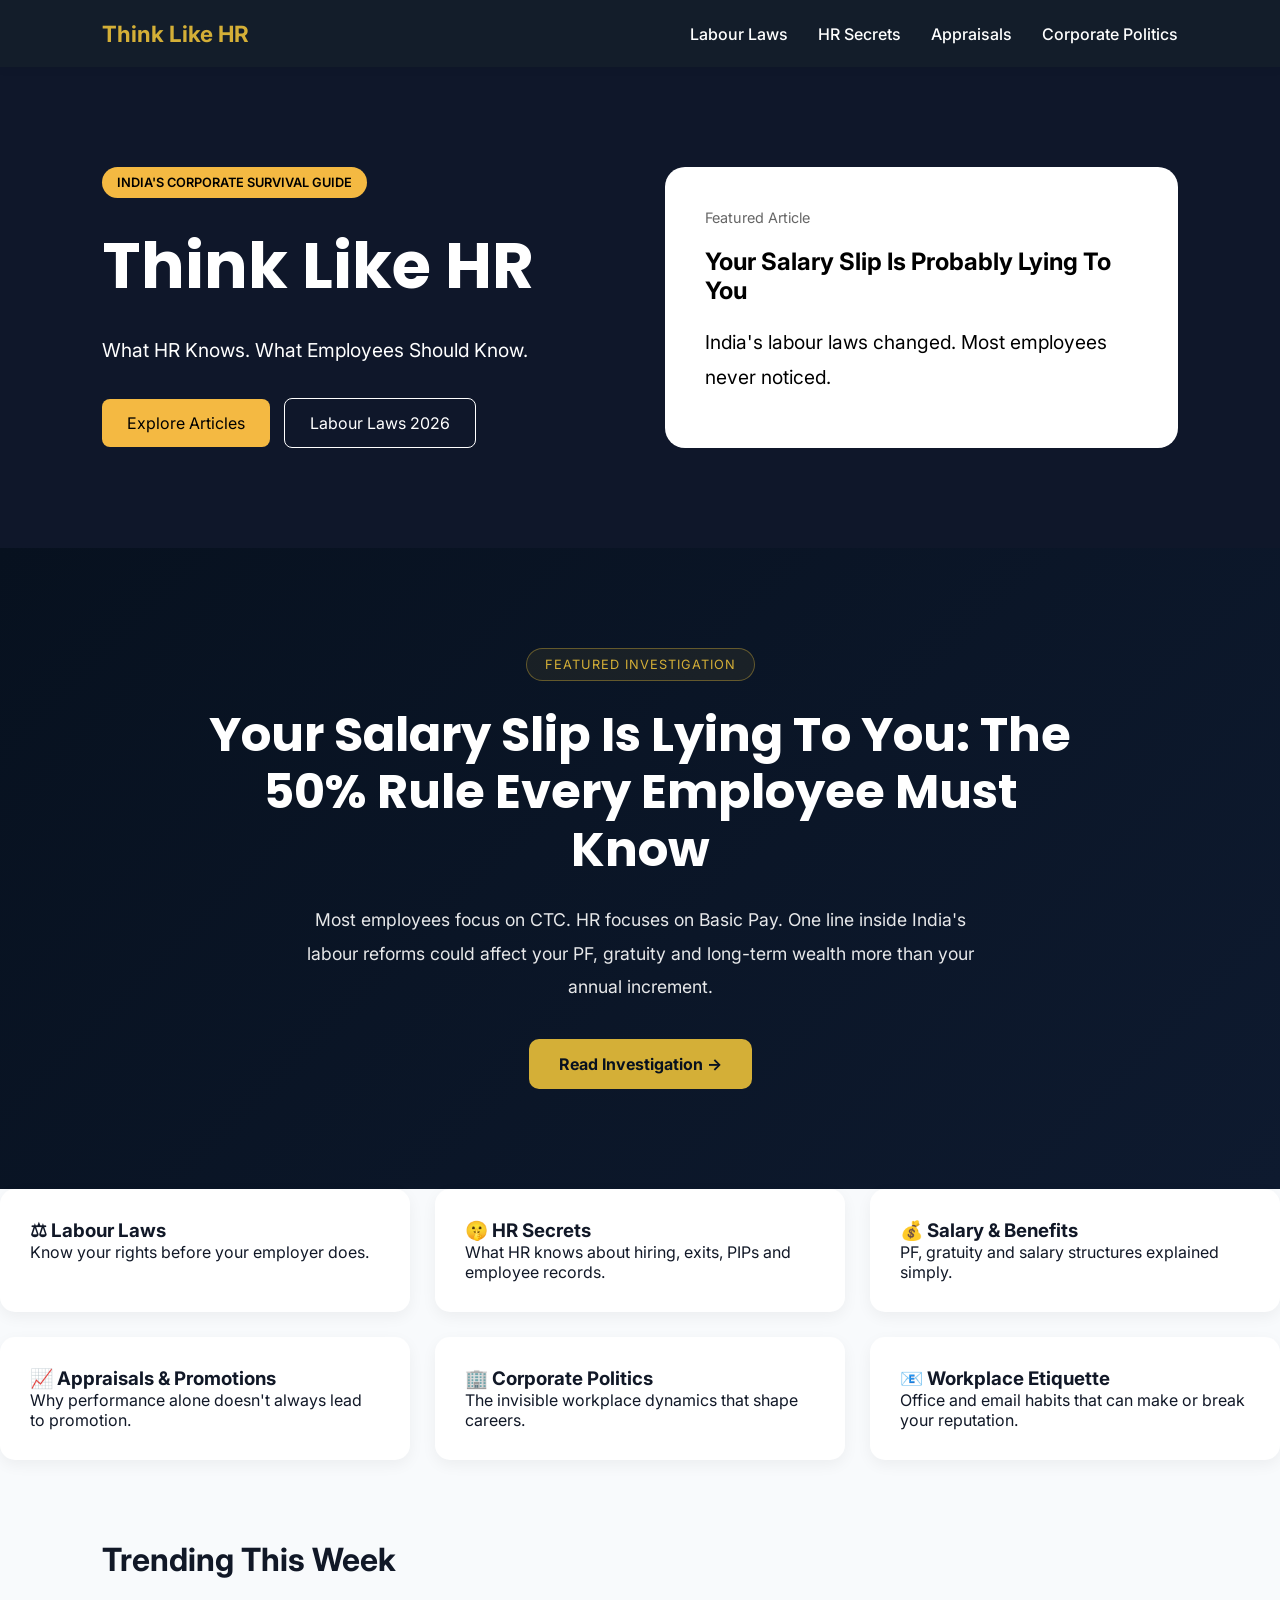
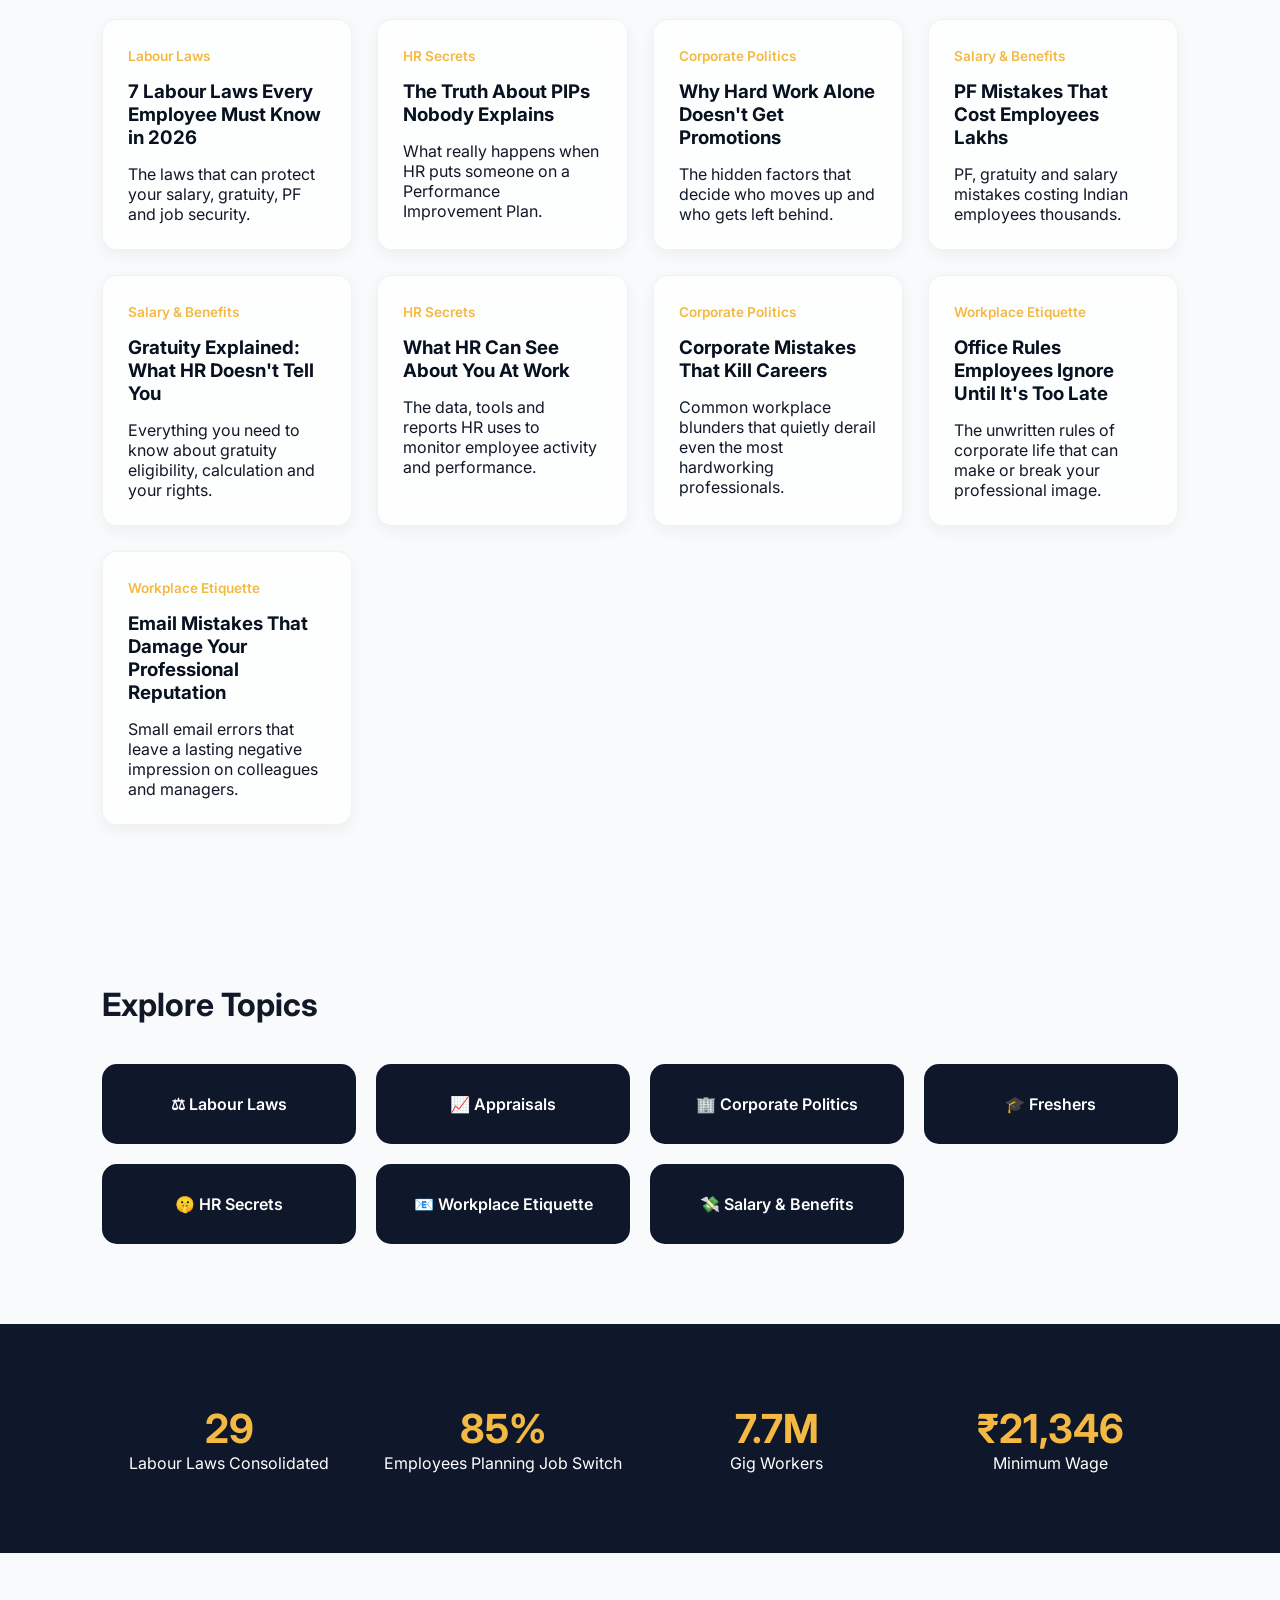
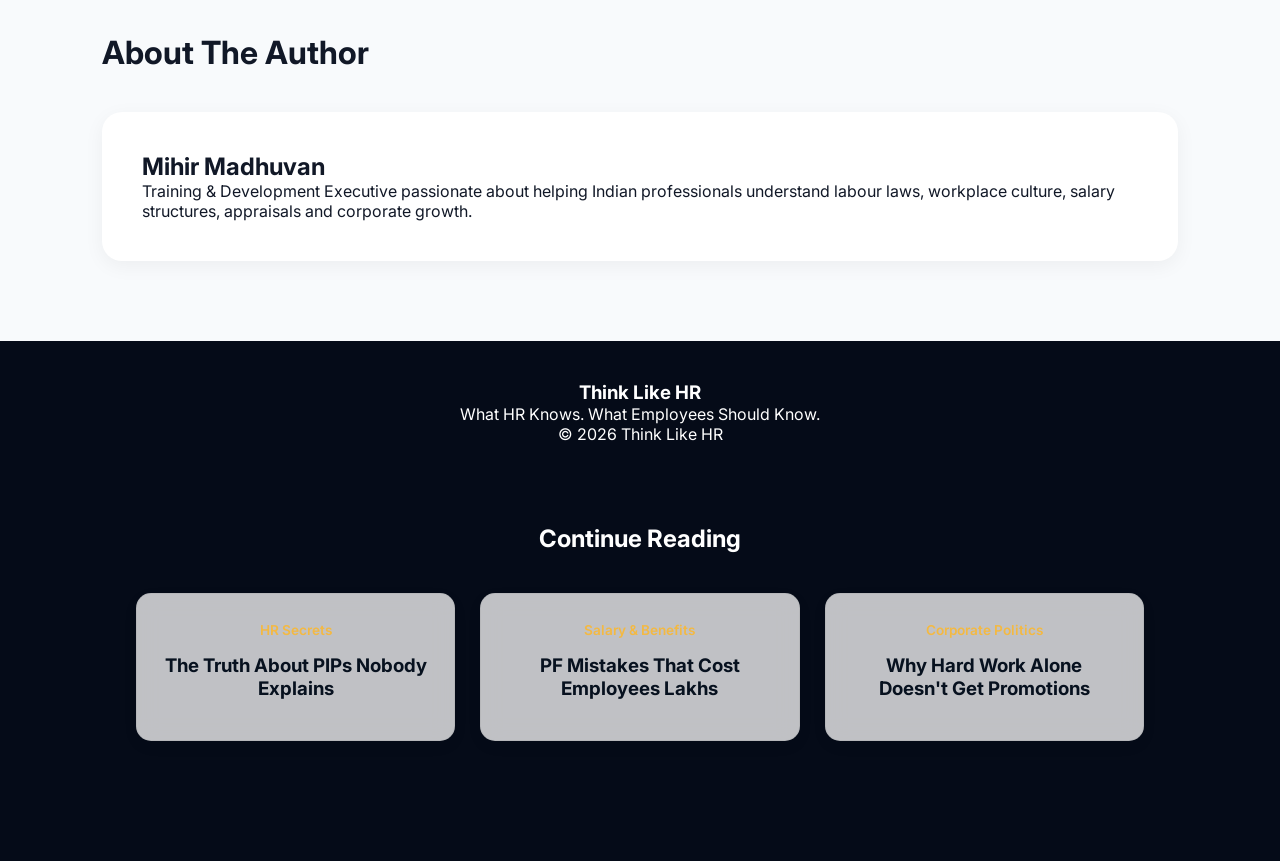
==== commit fe867168: "Update index.html" ====
--- a/index.html
+++ b/index.html
@@ -109,30 +109,39 @@
 </section>
 
     <!-- FEATURED INSIGHTS -->
-    <section class="insights">
-
-        <div class="section-title">
-            Featured Insights
-        </div>
-
-        <div class="insight-grid">
-
-            <div class="insight-card">
-                <h3>⚖ Labour Laws</h3>
-                <p>Know your rights before your employer does.</p>
-            </div>
-
-            <div class="insight-card">
-                <h3>💼 Corporate Politics</h3>
-                <p>The invisible game that decides promotions.</p>
-            </div>
-
-            <div class="insight-card">
-                <h3>💰 Salary & Benefits</h3>
-                <p>Stop losing money without knowing it.</p>
-            </div>
-
-        </div>
+    <div class="insight-grid">
+
+    <div class="insight-card">
+        <h3>⚖ Labour Laws</h3>
+        <p>Know your rights before your employer does.</p>
+    </div>
+
+    <div class="insight-card">
+        <h3>🤫 HR Secrets</h3>
+        <p>What HR knows about hiring, exits, PIPs and employee records.</p>
+    </div>
+
+    <div class="insight-card">
+        <h3>💰 Salary & Benefits</h3>
+        <p>PF, gratuity and salary structures explained simply.</p>
+    </div>
+
+    <div class="insight-card">
+        <h3>📈 Appraisals & Promotions</h3>
+        <p>Why performance alone doesn't always lead to promotion.</p>
+    </div>
+
+    <div class="insight-card">
+        <h3>🏢 Corporate Politics</h3>
+        <p>The invisible workplace dynamics that shape careers.</p>
+    </div>
+
+    <div class="insight-card">
+        <h3>📧 Workplace Etiquette</h3>
+        <p>Office and email habits that can make or break your reputation.</p>
+    </div>
+
+</div>
 
     </section>
 
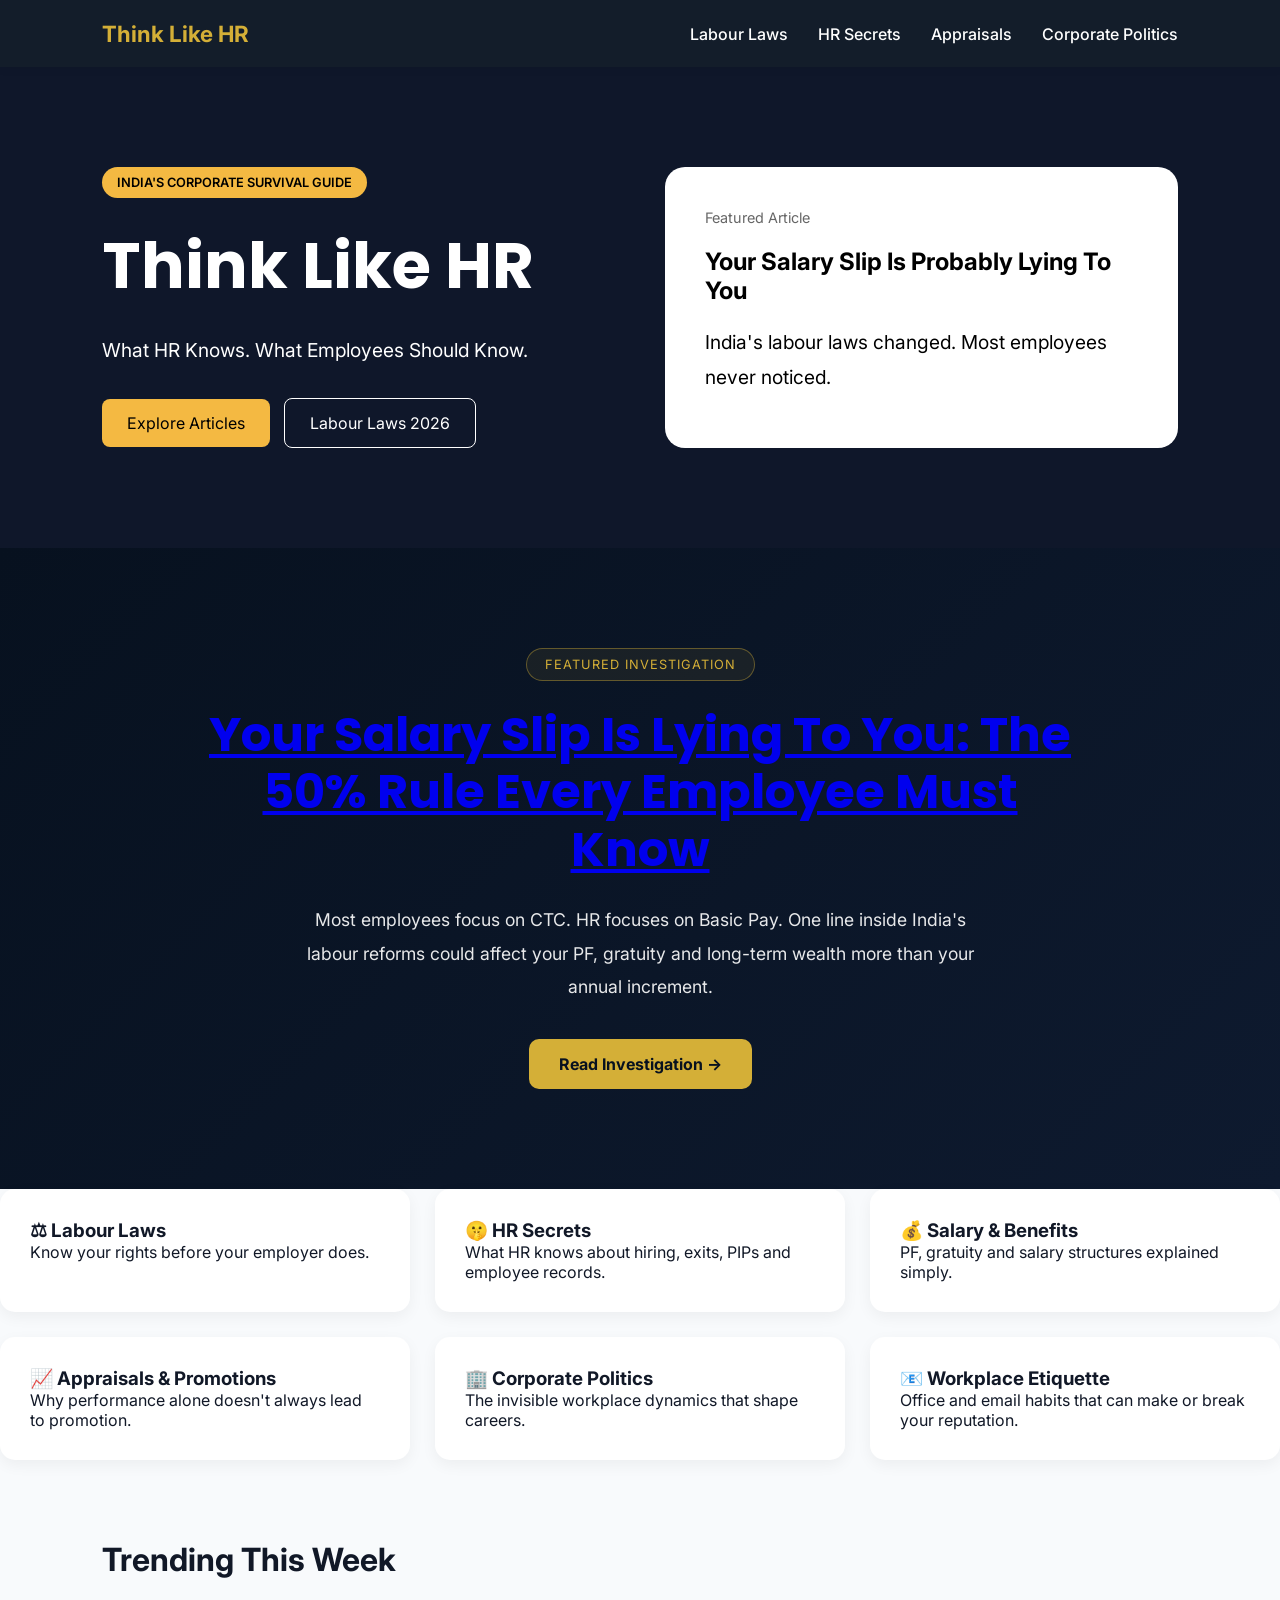
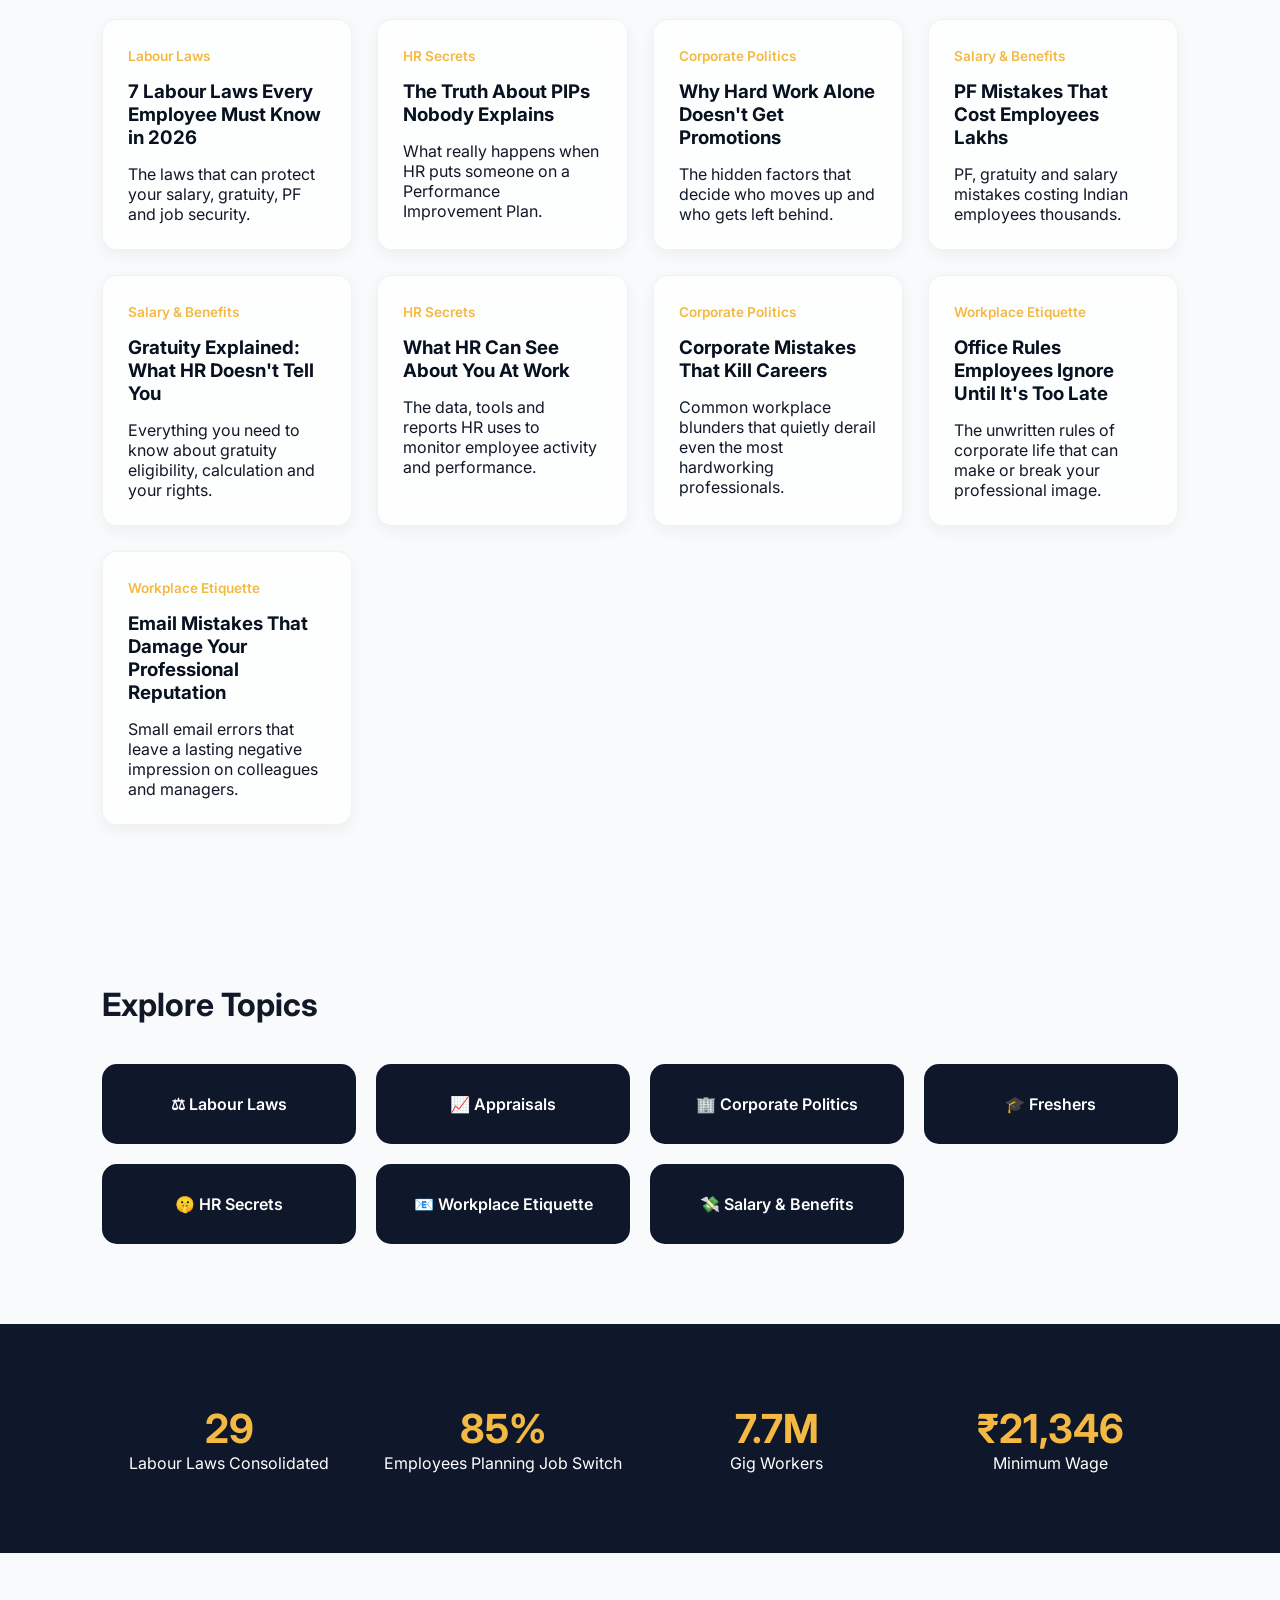
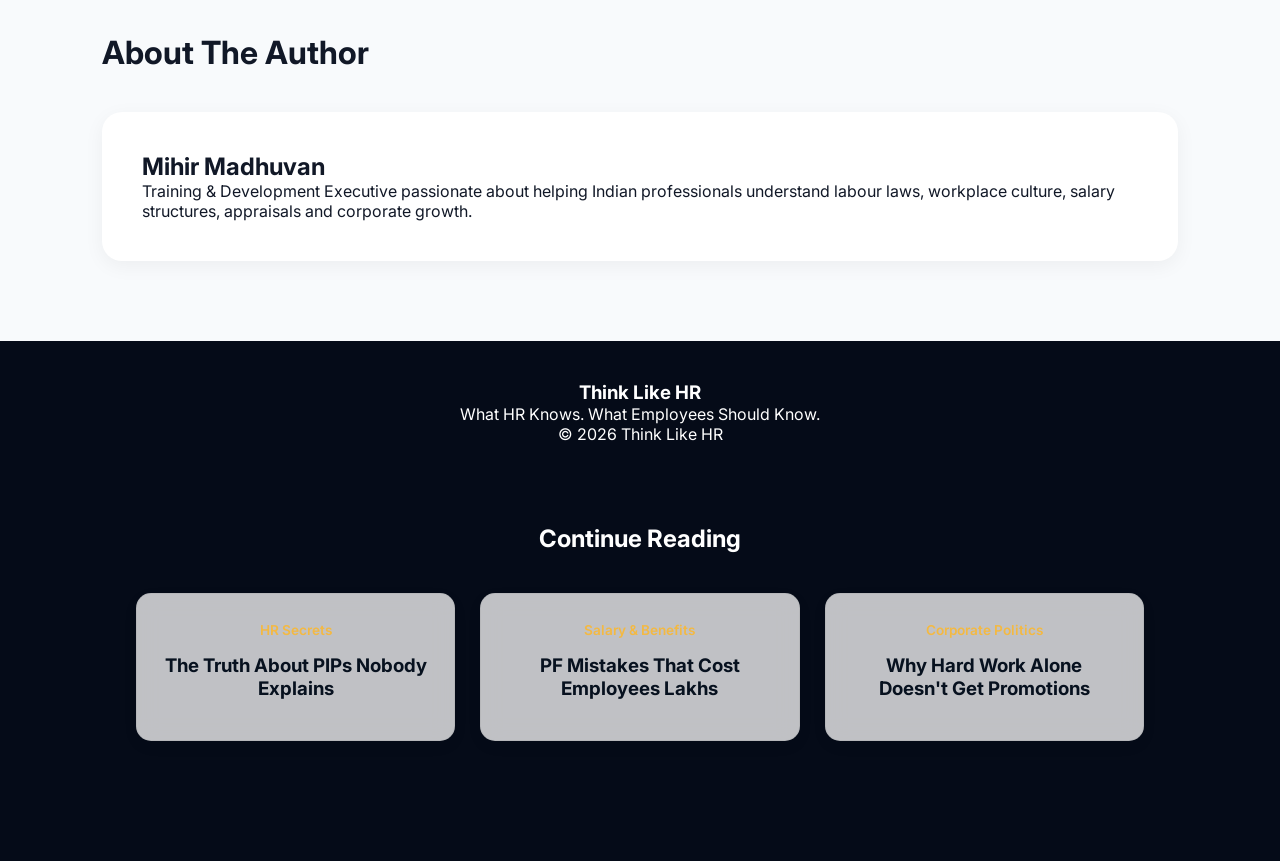
==== commit a5625788: "Update links in index.html for articles and buttons" ====
--- a/index.html
+++ b/index.html
@@ -48,11 +48,11 @@
             </p>
 
             <div class="hero-buttons">
-                <a href="#" class="btn-primary">
+                <a href="#trending" class="btn-primary">
                     Explore Articles
                 </a>
 
-                <a href="#" class="btn-secondary">
+                <a href="articles/labour-laws-2026.html" class="btn-secondary">
                     Labour Laws 2026
                 </a>
             </div>
@@ -88,8 +88,10 @@
         </span>
 
         <h2>
+         <a href="articles/labour-laws-2026.html">
             Your Salary Slip Is Lying To You:
             The 50% Rule Every Employee Must Know
+           </a>
         </h2>
 
         <p>
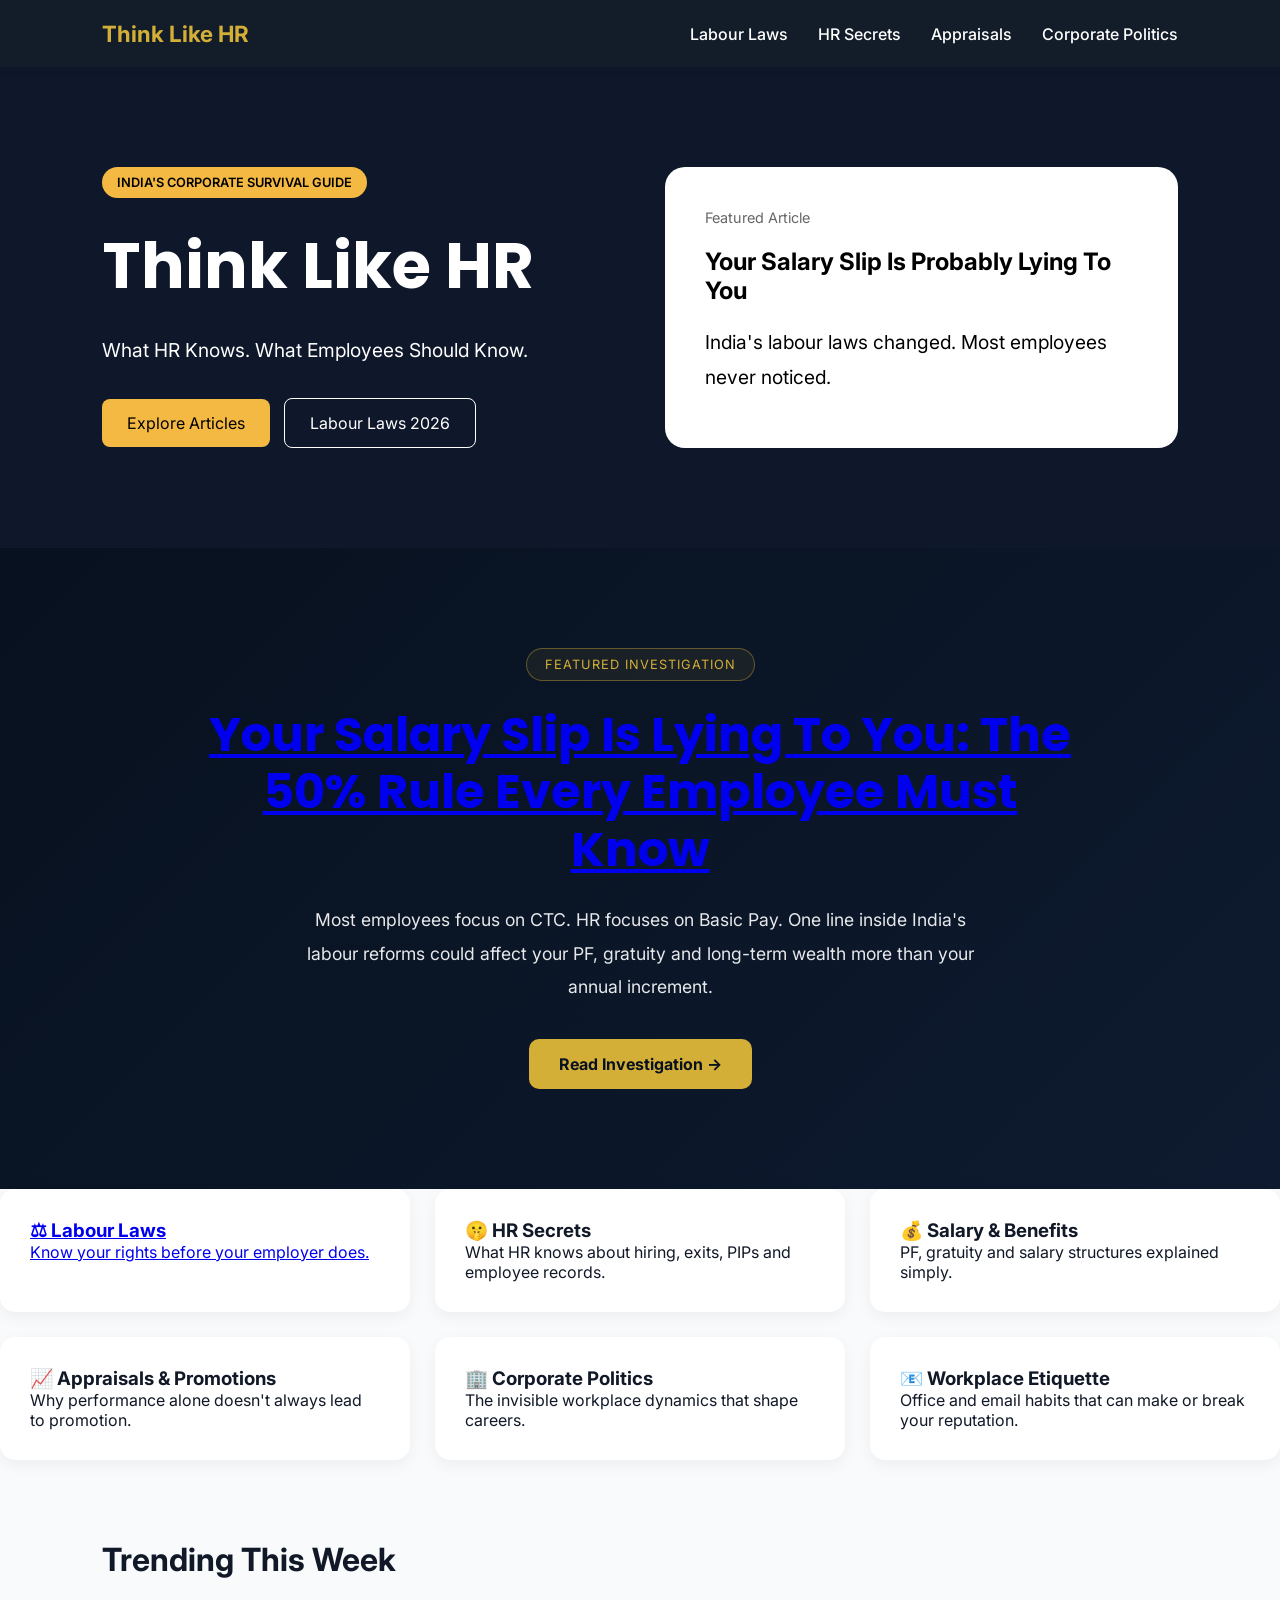
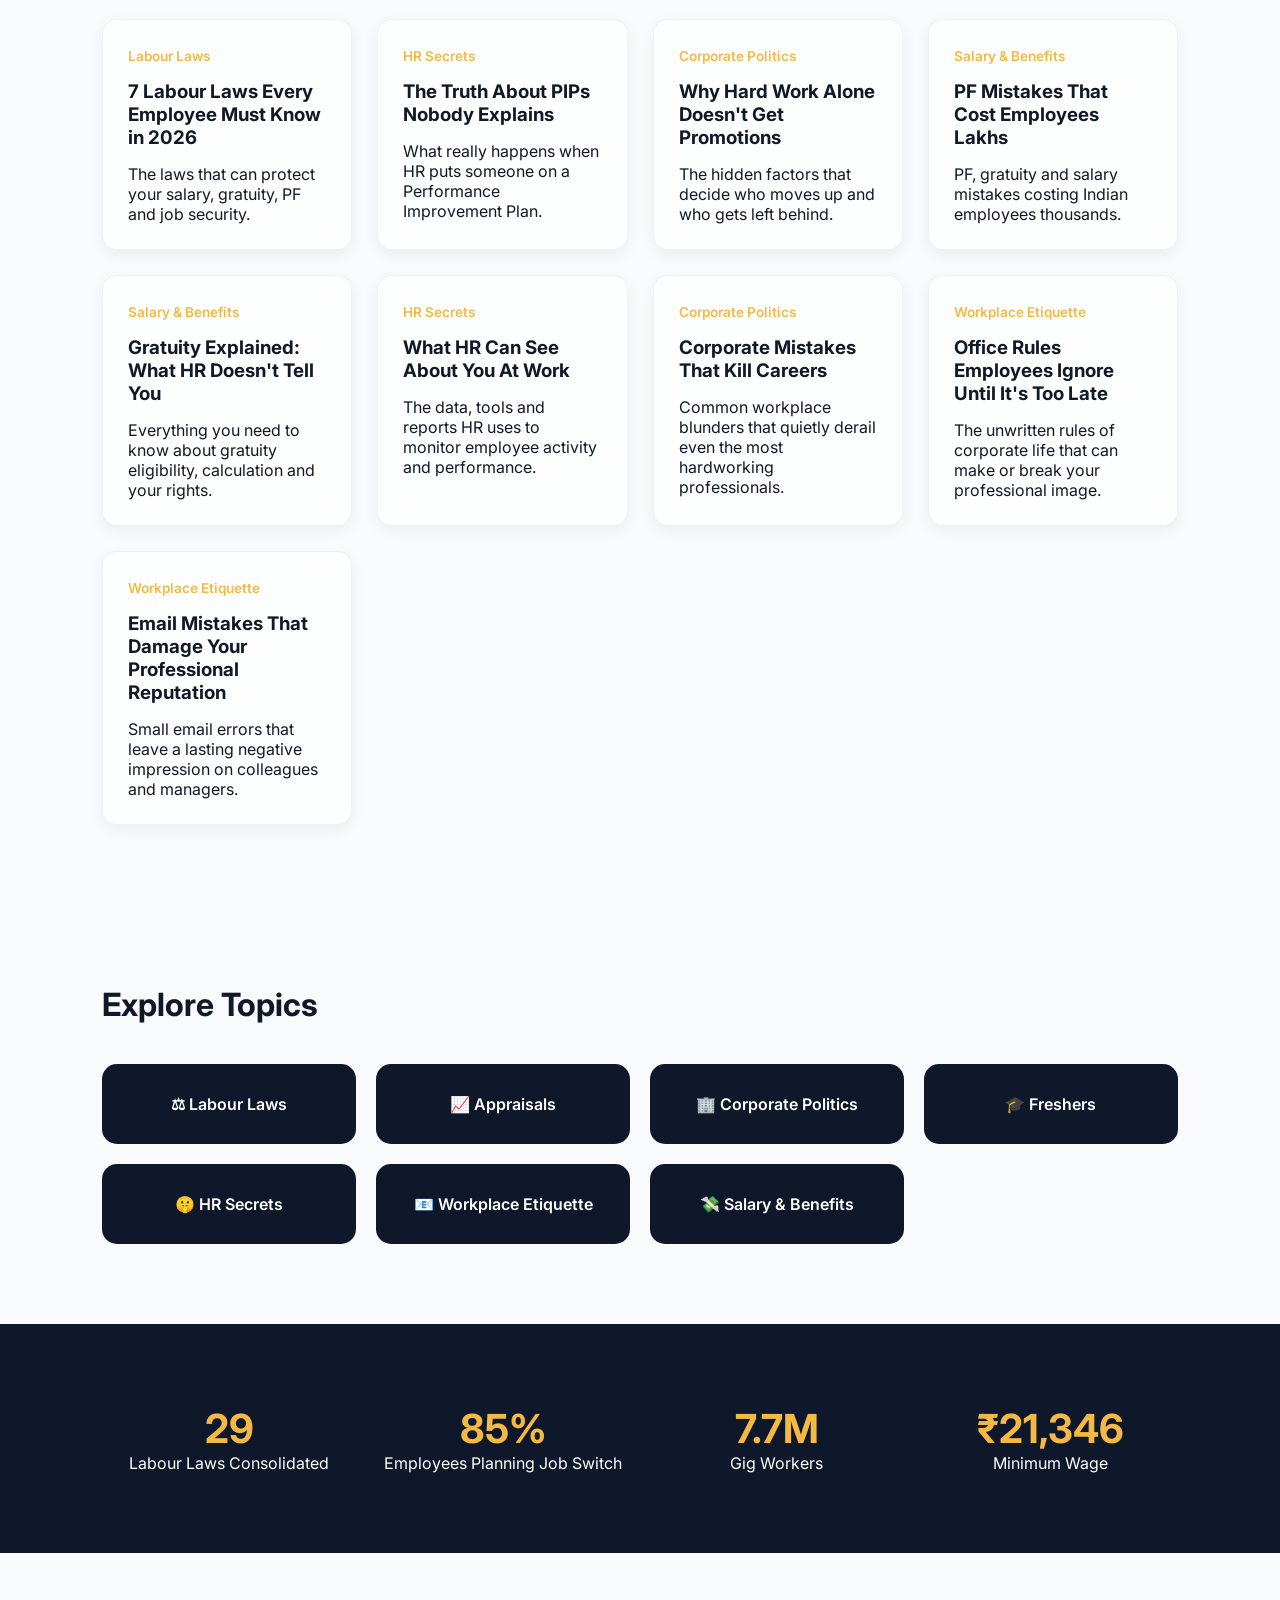
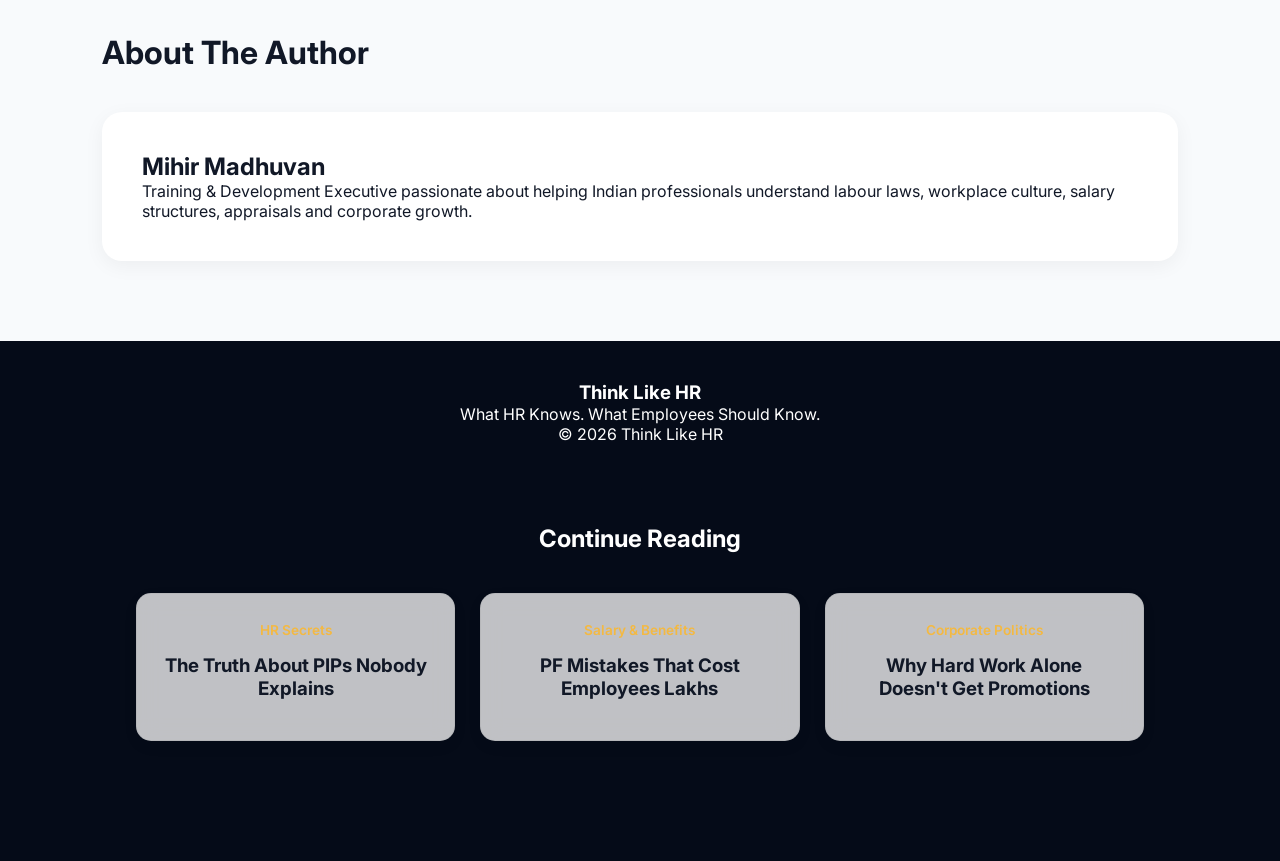
==== commit 49988d0c: "Update index.html" ====
--- a/index.html
+++ b/index.html
@@ -113,10 +113,10 @@
     <!-- FEATURED INSIGHTS -->
     <div class="insight-grid">
 
-    <div class="insight-card">
-        <h3>⚖ Labour Laws</h3>
-        <p>Know your rights before your employer does.</p>
-    </div>
+   <a href="categories/labour-laws.html" class="insight-card">
+    <h3>⚖ Labour Laws</h3>
+    <p>Know your rights before your employer does.</p>
+</a>
 
     <div class="insight-card">
         <h3>🤫 HR Secrets</h3>
--- a/assets/css/style.css
+++ b/assets/css/style.css
@@ -499,3 +499,11 @@
 
     transition:width .1s linear;
 }
+.article-card a{
+    text-decoration:none;
+    color:#111827;
+}
+
+.article-card a:hover{
+    color:#d4af37;
+}
